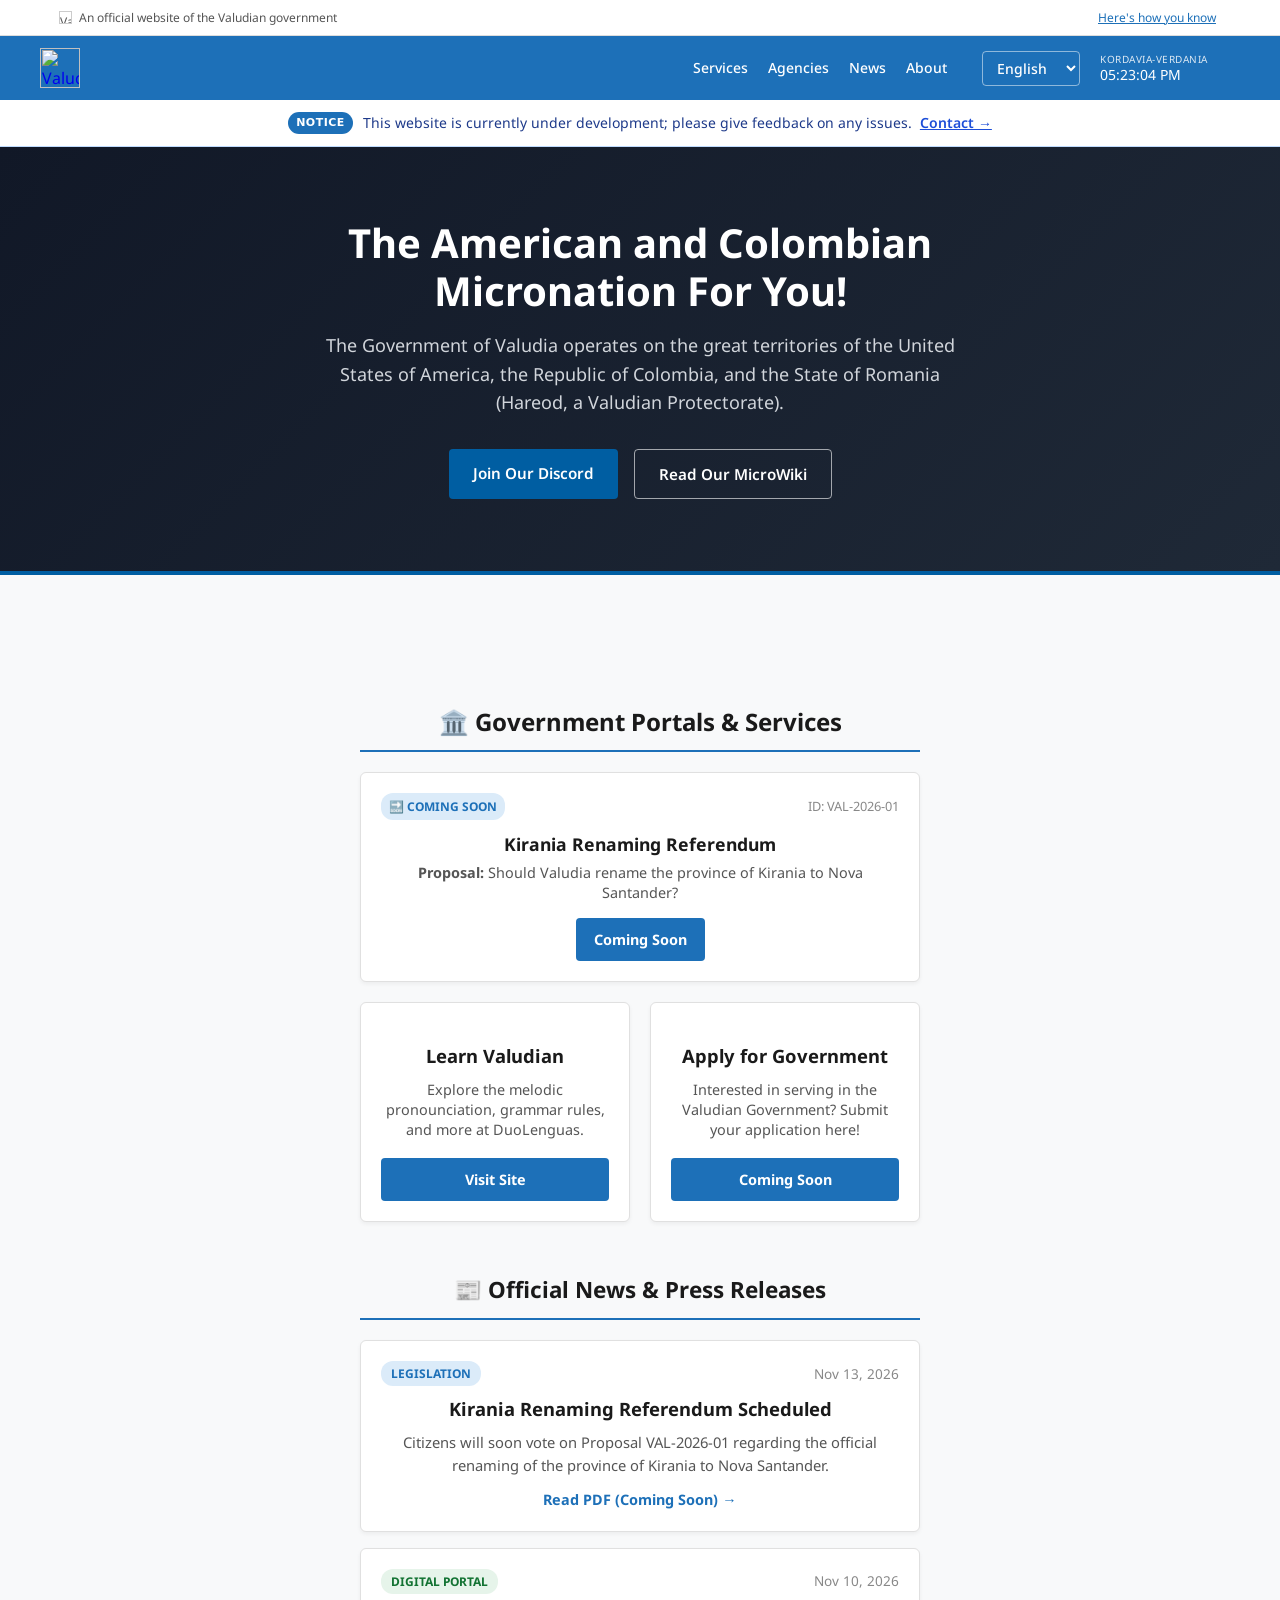
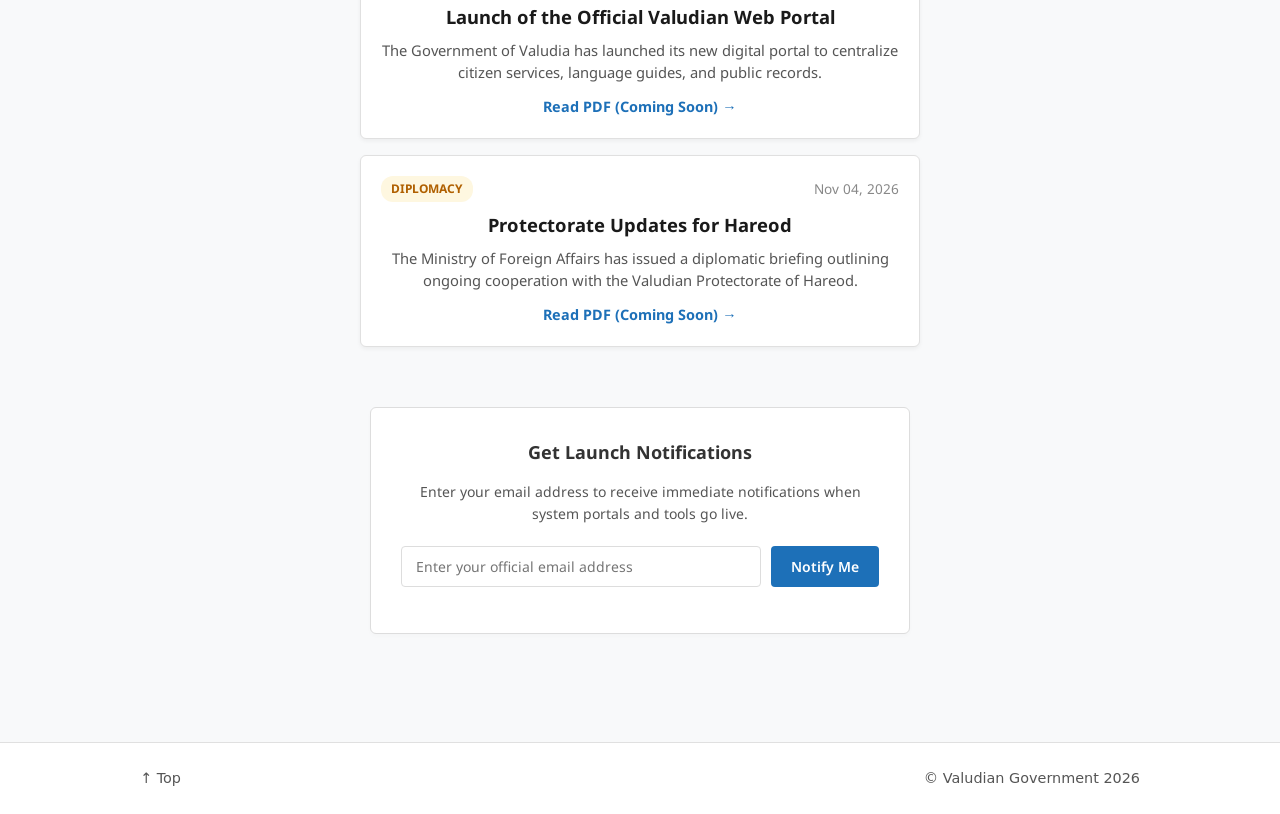
==== en/index.html @ 211c410c "Update index.html" ====
<html lang="en"><head><meta http-equiv="Content-Type" content="text/html; charset=UTF-8">
    
    <meta name="viewport" content="width=device-width, initial-scale=1.0">
    <title>ValudiaGov | Home</title>
    <style>
     @import url('https://fonts.googleapis.com/css2?family=Noto+Sans:ital,wght@0,100..900;1,100..900&display=swap');

/* Modern System CSS Variable Color Palette Definitions */
:root {
  --primary-blue: #1d70b8;
  --primary-dark: #00457c;
  --text-dark: #333333;
  --text-muted: #555555;
  --bg-light: #f8f9fa;
  --border-color: #dddddd;
  --panel-tint: #f0f4f8;
}

/* Clean System Font Stack Configurations */
body {
  font-family: "Noto Sans", sans-serif;
  margin: 0;
  padding: 0;
  background-color: var(--bg-light);
  color: var(--text-dark);
  line-height: 1.6;
  display: flex;
  flex-direction: column;
  min-height: 100vh;
}

        /* 1. NO-JS INTERACTIVE GOVERNMENT BANNER STYLES */
        .gov-banner-wrapper {
            width: 100%;
            background-color: #ffffff;
            border-bottom: 1px solid var(--border-color);
            position: relative;
            z-index: 9999;
        }

        .gov-banner {
            padding: 8px 20px;
            font-size: 12px;
            color: var(--text-muted);
            display: flex;
            justify-content: space-between;
            align-items: center;
            max-width: 1200px;
            margin: 0 auto;
            box-sizing: border-box;
        }

        .gov-banner-left {
            display: flex;
            align-items: center;
        }

        /* Flag Image Custom Properties */
        .flag-icon {
            height: 11px;
            width: auto;
            margin-right: 8px;
            display: inline-block;
            outline: 1px solid #cccccc;
            outline-offset: 0;
            vertical-align: middle;
        }

        .gov-toggle-btn {
            color: var(--primary-blue);
            text-decoration: underline;
            font-size: 12px;
            cursor: pointer;
            display: inline-flex;
            align-items: center;
            gap: 4px;
            user-select: none;
        }

        .gov-toggle-btn .arrow-icon {
            font-size: 8px;
            display: inline-block;
            transition: transform 0.2s ease;
        }
        
        .gov-dropdown-panel {
            display: none !important; /* Default hidden state wrapper layout */
            background-color: var(--panel-tint);
            border-top: 1px solid var(--border-color);
        }

        /* CSS Architecture Logic Toggles */
        #gov-banner-toggle:checked ~ .gov-dropdown-panel {
            display: block !important;
        }

        #gov-banner-toggle:checked ~ .gov-banner .arrow-icon {
            transform: rotate(180deg);
        }

        .gov-dropdown-content {
            max-width: 1200px;
            margin: 0 auto;
            padding: 24px 20px;
            display: flex;
            gap: 40px;
        }

        .gov-explanation-column {
            flex: 1;
            font-size: 13px;
            color: var(--text-dark);
            text-align: left;
        }

        .gov-explanation-column strong {
            display: block;
            margin-bottom: 6px;
            color: #111111;
        }

        .gov-explanation-column p {
            margin: 0;
            line-height: 1.5;
            color: var(--text-muted);
        }

        /* 2. PRIMARY NAVIGATION HEADER */
        .main-header {
            background-color: var(--primary-blue);
            color: #ffffff;
            padding: 14px 20px;
            display: flex;
            justify-content: space-between;
            align-items: center;
        }

        .header-content {
            width: 100%;
            max-width: 1200px;
            margin: 0 auto;
            display: flex;
            justify-content: space-between;
            align-items: center;
            flex-wrap: wrap;
            gap: 15px;
        }

        .header-brand h1 {
            margin: 0;
            font-size: 18px;
            font-weight: 600;
            letter-spacing: 0.5px;
        }

        .nav-menu {
            display: flex;
            gap: 20px;
            list-style: none;
            margin: 0;
            padding: 0;
            align-items: center;
        }

        .nav-menu a {
            color: #ffffff;
            text-decoration: none;
            font-size: 14px;
            font-weight: 500;
            padding: 6px 12px;
            border-radius: 4px;
            transition: background-color 0.2s;
            align-items: center;
        }

        .nav-menu a:hover {
            background-color: rgba(255, 255, 255, 0.15);
        }

        /* 3. STRUCTURAL CONTENT CONTAINER LAYOUTS */
        .container {
            max-width: 800px;
            margin: 60px auto;
            padding: 0 20px;
            text-align: center;
            flex: 1;
            box-sizing: border-box;
        }

        .construction-heading {
            font-size: 32px;
            font-weight: 700;
            margin-bottom: 16px;
        }

        .status-message {
            font-size: 16px;
            color: var(--text-muted);
            margin-bottom: 40px;
        }

        /* Alpha Platform Callout Info Box */
        .info-box {
            background-color: #ffffff;
            border: 1px solid var(--border-color);
            border-radius: 6px;
            padding: 24px;
            display: inline-flex;
            align-items: center;
            gap: 16px;
            max-width: 640px;
            text-align: left;
            box-shadow: 0 2px 4px rgba(0,0,0,0.02);
            margin-bottom: 40px;
            box-sizing: border-box;
        }

        .info-icon {
            width: 40px;
            height: 40px;
            background-color: var(--panel-tint);
            border-radius: 50%;
            flex-shrink: 0;
            display: flex;
            align-items: center;
            justify-content: center;
            font-weight: bold;
            color: var(--primary-blue);
            border: 1px solid var(--border-color);
        }

        /* Interactive Newsletter Alerts Section Block */
        .signup-section {
            background-color: #ffffff;
            border: 1px solid var(--border-color);
            border-radius: 6px;
            padding: 30px;
            max-width: 540px;
            margin: 0 auto;
            box-shadow: 0 2px 4px rgba(0,0,0,0.02);
            box-sizing: border-box;
        }

        .signup-section h3 {
            margin-top: 0;
            margin-bottom: 8px;
            font-size: 18px;
        }

        .signup-section p {
            color: var(--text-muted);
            font-size: 14px;
            margin-bottom: 20px;
        }

        .signup-form {
            display: flex;
            gap: 10px;
        }

        .signup-input {
            flex: 1;
            padding: 10px 14px;
            border: 1px solid var(--border-color);
            border-radius: 4px;
            font-size: 14px;
        }

        .signup-input:focus {
            outline: 2px solid var(--primary-blue);
            border-color: transparent;
        }

        .signup-button {
            background-color: var(--primary-blue);
            color: #ffffff;
            border: none;
            padding: 10px 20px;
            font-size: 14px;
            font-weight: 600;
            border-radius: 4px;
            cursor: pointer;
            transition: background-color 0.2s;
        }

        .signup-button:hover {
            background-color: var(--primary-dark);
        }

        /* 4. FOOTER POSITIONING */
footer {
    border-top: 1px solid var(--border-color);
    background-color: #ffffff;
    padding: 18px 20px;
    font-size: 13px;
    color: var(--text-muted);
    width: 100%;
    box-sizing: border-box;
    margin-top: auto;
}

.footer-content {
    max-width: 1200px;
    margin: 0 auto;
    display: flex;
    justify-content: space-between;
    align-items: center;
    flex-wrap: wrap;
    gap: 12px;
}

/* Mobile Toggle Button (Hidden on Desktop) */
.header-top-row {
    display: flex;
    align-items: center;
}

#mobile-menu-btn {
    display: none;
    background: transparent;
    border: 1px solid rgba(255, 255, 255, 0.55);
    color: #ffffff;
    padding: 6px 12px;
    border-radius: 4px;
    font-size: 14px;
    font-weight: 600;
    cursor: pointer;
}

/* 5. RESPONSIVE MEDIA ADJUSTMENT LAYERS */
@media (max-width: 650px) {
    .gov-banner {
        flex-direction: column;
        gap: 6px;
        text-align: center;
    }

    .gov-dropdown-content {
        flex-direction: column;
        gap: 20px;
    }

    .header-content {
        flex-direction: column;
        align-items: stretch;
        text-align: center;
    }

    .header-top-row {
        justify-content: space-between;
        width: 100%;
    }

    #mobile-menu-btn {
        display: inline-block;
    }

    /* Hide menu on mobile until toggled */
    .nav-menu {
        display: none;
        flex-direction: column;
        gap: 8px;
        width: 100%;
        align-items: center;
        padding-top: 10px;
    }

    .nav-menu.active {
        display: flex;
    }

    .nav-menu li,
    .nav-menu a {
        display: block;
        width: 100%;
        box-sizing: border-box;
        text-align: center;
    }

    /* Center the Kordavia-Verdania Clock */
    .nav-item.clock,
    .header-clock-ticker,
    #header-location,
    #header-time {
        text-align: center;
        margin: 0 auto;
    }

    /* Stack the "Get Launch Notifications" email input & button */
    .signup-form {
        flex-direction: column;
    }

    .signup-input,
    .signup-button {
        width: 100%;
        box-sizing: border-box;
    }

    .info-box {
        flex-direction: column;
        text-align: center;
    }

    .footer-content {
        flex-direction: column;
        text-align: center;
        justify-content: center;
    }
}

    
.navbar {
  display: flex;
  align-items: center;         /* Centers everything vertically */
  justify-content: space-between; /* Pushes logo left and links right */
  background-color: #1a65b1;   /* Matches your blue background */
  padding: 10px 20px;          /* Adds breathing room */
}

.logo-group {
  display: flex;
  align-items: center;         /* Centers the logo image with the text */
  gap: 10px;                  
}
        #site-lang-picker {
  background-color: transparent;
  color: #ffffff;
  border: 1px solid rgba(255, 255, 255, 0.4);
  border-radius: 4px;
  padding: 4px 8px;
  font-family: inherit;
  font-size: 14px;
  font-weight: 500;
  cursor: pointer;
  outline: none;
  margin-left: 15px; /* Adds space after the 'About' link */
  transition: border-color 0.2s;
}

#site-lang-picker:hover {
  border-color: #ffffff;
}

/* Style the popup choices overlay box container */
#site-lang-picker option {
  background-color: #1d70b8; /* Matches your header background color profile */
  color: #ffffff;
}

/* Container holding the navigation items on the right side */
.nav-links-right {
  display: flex;
  align-items: center;
}

.header-clock-ticker {
  display: flex;
  flex-direction: column;
  justify-content: center;
  align-items: flex-start;
  color: #ffffff;
  font-family: "Noto Sans", sans-serif;
  line-height: 1.2;
  
  width: 140px;           
  min-width: 140px;       
  overflow: hidden;       
  text-overflow: ellipsis;
  white-space: nowrap;    
}

#header-location {
  font-size: 11px;
  text-transform: uppercase;
  letter-spacing: 0.5px;
  opacity: 0.8;
  width: 100%;            

#header-time {
  font-size: 14px;
  font-weight: bold;
  width: 100%;
}

.fade-text {
  transition: opacity 0.25s ease-in-out;
}

.fade-out {
  opacity: 0 !important;
}

@media (max-width: 650px) {
  #mobile-menu-btn {
    display: inline-flex !important;
    align-items: center !important;
    justify-content: center !important;
    gap: 6px !important;
    line-height: 1 !important;
    height: 36px !important;
    padding: 0 12px !important;
    margin: 0 !important;
    background: transparent;
    border: 1px solid rgba(255, 255, 255, 0.55);
    color: #ffffff;
    border-radius: 4px;
    font-size: 14px;
    font-weight: 600;
    cursor: pointer;
  }

  /* Ensures the menu opens when clicked */
  .main-header nav {
    display: none;
    width: 100%;
    padding-top: 14px;
  }

  .main-header nav.active {
    display: block !important;
  }
}

@media (max-width: 650px) {
  .main-header {
    display: block !important;
    padding: 12px 20px !important;
    height: auto !important;
    min-height: 0 !important;
  }

  .header-content {
    display: block !important;
    width: 100% !important;
    height: auto !important;
    min-height: 0 !important;
    padding: 0 !important;
    margin: 0 !important;
  }

  .header-top-row {
    display: flex !important;
    flex-direction: row !important;
    justify-content: space-between !important;
    align-items: center !important;
    width: 100% !important;
    margin: 0 !important;
    padding: 0 !important;
  }

  #mobile-menu-btn {
    margin-left: auto !important;
    gap: 8px !important;
  }

  .main-header nav {
    display: none !important;
    width: 100% !important;
    margin-top: 14px !important;
  }

  .main-header nav.active {
    display: block !important;
  }
}

</style>
</head>
<body>

    
    <div class="gov-banner-wrapper">
        <div class="gov-banner">
            <div class="gov-banner-left">
                <img src="https://valudia.org/images/CoaMaker (2).png" alt="Valudian Flag" class="flag-icon">
                <span>An official website of the Valudian government</span>
            </div>
            <div>
                <label for="gov-banner-toggle" class="gov-toggle-btn">
                    Here's how you know <span class="arrow-icon"></span>
                </label>
            </div>
        </div>

        <!-- Hidden checkbox logic block -->
        <input type="checkbox" id="gov-banner-toggle" style="display: none !important;">

        <!-- Expanding Informational Panel Drawer -->
        <div class="gov-dropdown-panel">
            <div class="gov-dropdown-content">
                <div class="gov-explanation-column">
                    <strong>Official websites use .org</strong>
                    <p>Official government website URLs end in .org. Before sharing sensitive information, make sure you're on an official government site.</p>
                </div>
                <div class="gov-explanation-column">
                    <strong>Secure official websites use HTTPS</strong>
                    <p>The https:// ensures that you are connecting to the official website and that any information you provide is encrypted and transmitted securely.</p>
                </div>
            </div>
        </div>
    </div>

    
   <header class="main-header" style="background-color: #1D70B8; color: #ffffff; padding: 12px 20px; width: 100%; box-sizing: border-box;">
  <div style="max-width: 1200px; margin: 0 auto; width: 100%;">
    
    <!-- Top Row: Logo Left, Menu Button Right -->
    <div style="display: flex; justify-content: space-between; align-items: center; width: 100%;">
      <a href="https://valudia.org" style="display: inline-flex; align-items: center; text-decoration: none;">
        <img src="https://valudia.org/images/valudiagov2.png" alt="Valudian Government" style="height: 40px; width: auto; display: block;">
      </a>

      <button id="mobile-menu-btn" type="button" onclick="var m = document.getElementById('valudia-nav'); m.style.display = (m.style.display === 'flex' ? 'none' : 'flex');" aria-label="Toggle Menu">
        &#9776;&nbsp;Menu
      </button>
    </div>

    <!-- Navigation Links -->
    <nav id="valudia-nav" class="valudia-nav-list">
      <a href="https://valudia.org#services">Services</a>
      <a href="https://valudia.org#agencies">Agencies</a>
      <a href="https://valudia.org#news">News</a>
      <a href="https://valudia.org#about">About</a>

      <select id="site-lang-picker" aria-label="Select Language" onchange="changeSiteLanguage(this.value)" style="background: transparent; color: white; border: 1px solid rgba(255,255,255,0.5); padding: 6px 10px; border-radius: 4px; font-size: 14px;">
        <option value="en" style="color: #000;">English</option>
        <option value="es" style="color: #000;">Español</option>
        <option value="fr" style="color: #000;">Français</option>
      </select>

<div class="header-clock-ticker" style="font-size: 12px; line-height: 1.3;">
  <div id="header-location" style="opacity: 0.85; text-transform: uppercase; font-size: 10px;">Kordavia-Verdania</div>
  <div id="header-time" style="font-size: 14px;">06:01:00 AM</div>
</div>

    </nav>

  </div>
</header>

<style>
  /* Desktop: Show nav inline on the right */
  @media (min-width: 651px) {
    .main-header > div {
      display: flex !important;
      justify-content: space-between !important;
      align-items: center !important;
    }
    .main-header > div > div:first-child {
      width: auto !important;
    }
    #mobile-menu-btn {
      display: none !important;
    }
    #valudia-nav {
      display: flex !important;
      align-items: center;
      gap: 20px;
    }
    #valudia-nav a {
      color: #ffffff;
      text-decoration: none;
      font-size: 14px;
      font-weight: 500;
    }
  }

  /* Mobile: Compact bar with button on far right */
  @media (max-width: 650px) {
    #mobile-menu-btn {
      display: inline-flex !important;
      align-items: center;
      justify-content: center;
      background: transparent;
      border: 1px solid rgba(255, 255, 255, 0.55);
      color: #ffffff;
      padding: 6px 12px;
      border-radius: 4px;
      font-size: 14px;
      font-weight: 600;
      cursor: pointer;
    }
    #valudia-nav {
      display: none;
      flex-direction: column;
      align-items: center;
      gap: 14px;
      padding-top: 16px;
      width: 100%;
    }
    #valudia-nav a {
      color: #ffffff;
      text-decoration: none;
      font-size: 15px;
      font-weight: 500;
    }
  }
</style>



<div id="site-notice" class="notice-banner" role="region" aria-label="Site Notice">
  <div class="notice-content">
    <span class="notice-badge">NOTICE</span>
    <p class="notice-text">
      This website is currently under development; please give feedback on any issues. 
      <a href="mailto:primeminister@valudia.org" class="notice-link">Contact &rarr;</a>
    </p>
  </div>
</div>

<style>
  .notice-banner {
    background-color: #ffffff; /* Soft blue background */
    color: #1e3a8a;            /* Dark blue text for readability */
    border-bottom: 1px solid #bfdbfe;
    padding: 12px 20px;
    display: flex;
    align-items: center;
    justify-content: space-between;
    font-family: system-ui, -apple-system, sans-serif;
    font-size: 14px;
    position: relative;
    z-index: 1000;
  }

  .notice-content {
    display: flex;
    align-items: center;
    justify-content: center;
    flex-grow: 1;
    gap: 10px;
    flex-wrap: wrap;
    text-align: center;
  }

  .notice-badge {
    background-color: #1d70b8;
    color: #ffffff;
    font-size: 11px;
    font-weight: 700;
    text-transform: uppercase;
    padding: 2px 8px;
    border-radius: 12px;
    letter-spacing: 0.5px;
  }

  .notice-text {
    margin: 0;
    line-height: 1.4;
        font-family: "Noto Sans";
        font-color: #374151;
  }

  .notice-link {
    color: #1d4ed8;
    font-weight: 600;
    text-decoration: underline;
    margin-left: 4px;
  }

  .notice-link:hover {
    color: #1e40af;
  }

  .notice-close {
    background: none;
    border: none;
    color: #1d70b8;
    font-size: 20px;
    line-height: 1;
    cursor: pointer;
    padding: 0 4px;
    opacity: 0.7;
  }

  .notice-close:hover {
    opacity: 1;
  }
</style>
<style>
  /* Global mobile safety */
  * {
    box-sizing: border-box;
  }

  body {
    margin: 0;
    padding: 0;
    overflow-x: hidden; /* Prevents sideways scrolling on mobile */
  }

  /* Mobile Styles (Screens 768px and smaller) */
  @media (max-width: 768px) {
    
    /* 1. Stack your top blue header links cleanly */
    header nav, .nav-links {
      flex-direction: column;
      gap: 10px;
      text-align: center;
    }

    /* 2. Make your hero title & buttons fit phone screens */
    .hero h1, h1 {
      font-size: 1.75rem !important;
      line-height: 1.25 !important;
    }

    .hero-buttons {
      flex-direction: column;
      width: 100%;
    }

    .hero-buttons a {
      width: 100%;
      text-align: center;
    }

    /* 3. Stack your Square Portal Cards 1-per-row on mobile */
    .portal-grid {
      grid-template-columns: 1fr !important;
    }

    /* Let square cards grow naturally on mobile if text is long */
    .directory-card {
      aspect-ratio: auto !important;
      min-height: 220px;
    }

    /* 4. Stack the "Get Launch Notifications" email box & button */
    .notify-form {
      flex-direction: column !important;
      gap: 10px !important;
    }

    .notify-form input,
    .notify-form button {
      width: 100% !important;
    }

    /* 5. Center the footer links & copyright on mobile */
    footer > div {
      flex-direction: column !important;
      text-align: center !important;
      justify-content: center !important;
    }
  }
</style>

<section class="valudia-hero" aria-label="Official National Mourning Notice">
  <div class="valudia-hero-container">
    <h1>The American and Colombian Micronation For You!</h1>

    <p class="valudia-hero-subtitle">
      The Government of Valudia operates on the great territories of the United States of America, the Republic of Colombia, and the State of Romania (Hareod, a Valudian Protectorate).
    </p>

    <div class="valudia-hero-actions">
      <a href="https://discord.gg/rmHPzvbmVy" class="btn-primary">Join Our Discord</a>
      <a href="https://micronations.wiki/wiki/Valudia" class="btn-secondary">Read Our MicroWiki</a>
    </div>
  </div>
</section>
<style>/* Valudia Centered Hero Banner */
.main-content-wrapper {
  max-width: 1040px;
  margin: 3rem auto;
  padding: 0 1.5rem;
  text-align: center;
}

.valudia-hero {
  background: linear-gradient(135deg, #111827 0%, #1f2937 100%);
  color: #ffffff;
  padding: 4.5rem 1.5rem;
  border-bottom: 4px solid #005ea2;
  text-align: center;
}

.valudia-hero-container {
  max-width: 780px;
  margin: 0 auto;
  display: flex;
  flex-direction: column;
  align-items: center;
}

/* Top Proclamation Badge */
.valudia-badge {
  display: inline-flex;
  align-items: center;
  justify-content: center;
  gap: 0.5rem;
  background-color: rgba(255, 255, 255, 0.1);
  border: 1px solid rgba(255, 255, 255, 0.2);
  padding: 0.35rem 0.85rem;
  border-radius: 4px;
  font-size: 0.75rem;
  font-weight: 700;
  letter-spacing: 0.08em;
  text-transform: uppercase;
  margin-bottom: 1.25rem;
  color: #e5e7eb;
}

/* Main Heading */
.valudia-hero h1 {
  font-size: 2.5rem;
  font-weight: 700;
  line-height: 1.2;
  margin: 0 0 1rem 0;
  color: #ffffff;
}

/* Subtitle Text */
.valudia-hero-subtitle {
  font-size: 1.125rem;
  line-height: 1.6;
  color: #d1d5db;
  margin: 0 0 2rem 0;
  max-width: 650px;
}

/* Centered Action Buttons */
.valudia-hero-actions {
  display: flex;
  flex-wrap: wrap;
  justify-content: center;
  gap: 1rem;
}

.btn-primary {
  background-color: #005ea2;
  color: #ffffff;
  text-decoration: none;
  padding: 0.75rem 1.5rem;
  border-radius: 4px;
  font-weight: 600;
  font-size: 0.95rem;
  transition: background-color 0.2s ease;
}

.btn-primary:hover {
  background-color: #1a4480;
}

.btn-secondary {
  background-color: transparent;
  color: #ffffff;
  text-decoration: none;
  padding: 0.75rem 1.5rem;
  border-radius: 4px;
  font-weight: 600;
  font-size: 0.95rem;
  border: 1.5px solid rgba(255, 255, 255, 0.6);
  transition: all 0.2s ease;
}

.btn-secondary:hover {
  background-color: rgba(255, 255, 255, 0.1);
  border-color: #ffffff;
}

/* Responsive Adjustments */
@media (max-width: 640px) {
  .valudia-hero {
    padding: 3rem 1.25rem;
  }
  .valudia-hero h1 {
    font-size: 1.85rem;
  }
}
</style>
        <main class="main-content-wrapper">
        


        
<section class="government-portals" style="max-width: 600px; margin: 40px auto; padding: 20px;">
    <h2 style="border-bottom: 2px solid #1D70B8; padding-bottom: 8px; color: #1A1A1A;">🏛️ Government Portals &amp; Services</h3>

    <!-- VOTING DIRECTORY BOX -->
    <div class="directory-card" style="background: #ffffff; border: 1px solid #e0e0e0;  border-radius: 6px; padding: 20px; margin-top: 20px; box-shadow: 0 2px 4px rgba(0,0,0,0.05);">
        <div style="display: flex; justify-content: space-between; align-items: center; margin-bottom: 10px;">
            <span style="background-color: #dbebf9; color: #1d70b8; padding: 4px 8px; border-radius: 12px; font-size: 0.75rem; font-weight: bold; text-transform: uppercase;">🔜 Coming Soon</span>
            <span style="color: #888; font-size: 0.8rem;">ID: VAL-2026-01</span>
            
            
        </div>
        
        <h4 style="margin: 5px 0; color: #1A1A1A; font-size: 1.1rem;">Kirania Renaming Referendum</h4>
        <p style="margin: 5px 0 15px 0; color: #555; font-size: 0.9rem; line-height: 1.4;">
            <strong>Proposal:</strong> Should Valudia rename the province of Kirania to Nova Santander?
        </p>
        
        <!-- Action Button linking to your ballot page -->
        <a href="" style="display: inline-block; background-color: #1D70B8; color: white; text-decoration: none; padding: 10px 18px; border-radius: 4px; font-weight: bold; font-size: 0.9rem; transition: background 0.2s;">
            Coming Soon
        </a>
    </div>
<div style="display: grid; grid-template-columns: repeat(auto-fit, minmax(200px, 1fr)); gap: 20px; margin-top: 20px; width: 100%;">
    
    <!-- Card 1 -->
    <div class="directory-card" style="background: #ffffff; border: 1px solid #e0e0e0; border-radius: 6px; padding: 20px; box-shadow: 0 2px 4px rgba(0,0,0,0.05); aspect-ratio: 1.23 / 1; box-sizing: border-box; display: flex; flex-direction: column; justify-content: space-between; text-align: center;">
        <div style="margin: auto 0;">
            <h4 style="margin: 0 0 10px 0; color: #1A1A1A; font-size: 1.15rem;">Learn Valudian</h4>
            <p style="margin: 0; color: #555; font-size: 0.9rem; line-height: 1.4;">
                Explore the melodic pronounciation, grammar rules, and more at DuoLenguas.
            </p>
        </div>
        <div>
            <a href="https://doslenguas.escacs.net/" style="display: inline-block; background-color: #1D70B8; color: white; text-decoration: none; padding: 10px 18px; border-radius: 4px; font-weight: bold; font-size: 0.9rem; width: 100%; box-sizing: border-box;">
                Visit Site
            </a>
        </div>
    </div>

    <!-- Card 2 -->
    <div class="directory-card" style="background: #ffffff; border: 1px solid #e0e0e0; border-radius: 6px; padding: 20px; box-shadow: 0 2px 4px rgba(0,0,0,0.05); aspect-ratio: 1.23 / 1; box-sizing: border-box; display: flex; flex-direction: column; justify-content: space-between; text-align: center;">
        <div style="margin: auto 0;">
            <h4 style="margin: 0 0 10px 0; color: #1A1A1A; font-size: 1.15rem;">Apply for Government</h4>
            <p style="margin: 0; color: #555; font-size: 0.9rem; line-height: 1.4;">
                Interested in serving in the Valudian Government? Submit your application here!
            </p>
        </div>
        <div>
            <a href="" style="display: inline-block; background-color: #1D70B8; color: white; text-decoration: none; padding: 10px 18px; border-radius: 4px; font-weight: bold; font-size: 0.9rem; width: 100%; box-sizing: border-box;">
                Coming Soon
            </a>
        </div>
    </div>

</div>

<!-- Latest News & Press Releases Section (One Per Row) -->
<section style="margin-top: 50px; width: 100%;">
    
    <!-- Section Header -->
<div style="border-bottom: 2px solid #1D70B8; padding-bottom: 10px; margin-bottom: 20px; display: flex; justify-content: center; align-items: center;">
    <h3 style="margin: 0; color: #1A1A1A; font-size: 1.4rem; display: flex; align-items: center; justify-content: center; gap: 8px; text-align: center;">
        📰 Official News &amp; Press Releases
    </h3>
</div>

    <!-- Single-Column Stacked News Feed -->
    <div style="display: flex; flex-direction: column; gap: 16px;">
        
        <!-- News Card 1 -->
        <article style="background: #ffffff; border: 1px solid #e0e0e0; border-radius: 6px; padding: 20px; box-shadow: 0 2px 4px rgba(0,0,0,0.05);">
            <div style="display: flex; justify-content: space-between; align-items: center; margin-bottom: 8px;">
                <span style="background-color: #dbebf9; color: #1d70b8; padding: 3px 10px; border-radius: 12px; font-size: 0.75rem; font-weight: bold; text-transform: uppercase;">Legislation</span>
                <time style="color: #888; font-size: 0.85rem;">Nov 13, 2026</time>
            </div>
            <h4 style="margin: 0 0 8px 0; color: #1A1A1A; font-size: 1.15rem;">
                Kirania Renaming Referendum Scheduled
            </h4>
            <p style="margin: 0 0 12px 0; color: #555; font-size: 0.92rem; line-height: 1.5;">
                Citizens will soon vote on Proposal VAL-2026-01 regarding the official renaming of the province of Kirania to Nova Santander.
            </p>
            <a href="" style="color: #1D70B8; font-weight: bold; font-size: 0.9rem; text-decoration: none;">
                Read PDF (Coming Soon) &rarr;
            </a>
        </article>

        <!-- News Card 2 -->
        <article style="background: #ffffff; border: 1px solid #e0e0e0; border-radius: 6px; padding: 20px; box-shadow: 0 2px 4px rgba(0,0,0,0.05);">
            <div style="display: flex; justify-content: space-between; align-items: center; margin-bottom: 8px;">
                <span style="background-color: #e6f4ea; color: #137333; padding: 3px 10px; border-radius: 12px; font-size: 0.75rem; font-weight: bold; text-transform: uppercase;">Digital Portal</span>
                <time style="color: #888; font-size: 0.85rem;">Nov 10, 2026</time>
            </div>
            <h4 style="margin: 0 0 8px 0; color: #1A1A1A; font-size: 1.15rem;">
                Launch of the Official Valudian Web Portal
            </h4>
            <p style="margin: 0 0 12px 0; color: #555; font-size: 0.92rem; line-height: 1.5;">
                The Government of Valudia has launched its new digital portal to centralize citizen services, language guides, and public records.
            </p>
            <a href="" style="color: #1D70B8; font-weight: bold; font-size: 0.9rem; text-decoration: none;">
                Read PDF (Coming Soon) &rarr;
            </a>
        </article>

        <!-- News Card 3 -->
        <article style="background: #ffffff; border: 1px solid #e0e0e0; border-radius: 6px; padding: 20px; box-shadow: 0 2px 4px rgba(0,0,0,0.05);">
            <div style="display: flex; justify-content: space-between; align-items: center; margin-bottom: 8px;">
                <span style="background-color: #fef7e0; color: #b06000; padding: 3px 10px; border-radius: 12px; font-size: 0.75rem; font-weight: bold; text-transform: uppercase;">Diplomacy</span>
                <time style="color: #888; font-size: 0.85rem;">Nov 04, 2026</time>
            </div>
            <h4 style="margin: 0 0 8px 0; color: #1A1A1A; font-size: 1.15rem;">
                Protectorate Updates for Hareod
            </h4>
            <p style="margin: 0 0 12px 0; color: #555; font-size: 0.92rem; line-height: 1.5;">
                The Ministry of Foreign Affairs has issued a diplomatic briefing outlining ongoing cooperation with the Valudian Protectorate of Hareod.
            </p>
            <a href="" style="color: #1D70B8; font-weight: bold; font-size: 0.9rem; text-decoration: none;">
                Read PDF (Coming Soon) &rarr;
            </a>
        </article>

    </div>
</section>

</section><section class="signup-section"> 
  <h3>Get Launch Notifications</h3> 
  <p>Enter your email address to receive immediate notifications when system portals and tools go live.</p> 
  
  <!-- Put your NEW newly generated Google Web App URL link here -->
  <form class="signup-form" id="launch-form" action="https://script.google.com/macros/s/AKfycbxMIKiBcy20-zYO4IsoBYDaEsFn8R08jz89SDmRXO4bhYceFsBHmbI28VTtnUt6F_Ch/exec" method="POST"> 
    <div style="display:none;">
  <label for="honeypot_field">Leave this field blank</label>
  <input type="text" id="honeypot_field" name="honeypot_field" autocomplete="off">
</div>
      <input type="email" name="email" class="signup-input" style="font-family: 'Noto Sans', sans-serif;" placeholder="Enter your official email address" required="" aria-label="Subscriber system notification tracking form profile target input field"> 
    <button type="submit" class="signup-button" id="launch-btn" style="font-family: 'Noto Sans', sans-serif;">Notify Me</button> 
  </form> 

  <div id="form-status-msg" style="margin-top: 15px; font-size: 14px; display: none;"></div>
</section>



<script>
  const launchForm = document.getElementById('launch-form');
  const statusMsg = document.getElementById('form-status-msg');
  const launchBtn = document.getElementById('launch-btn');

  launchForm.addEventListener('submit', function(event) {
    event.preventDefault();
    
    const honeypot = document.getElementById('honeypot_field').value;
    if (honeypot) {

        statusMsg.style.display = "block";
        statusMsg.style.color = "green";
        statusMsg.innerText = "✓ Subscription successfully registered!";
        launchForm.reset(); 
        return; 
    }

    launchBtn.disabled = true;
    launchBtn.innerText = "Sending...";
    
    statusMsg.style.display = "block";
    statusMsg.style.color = "#666";
    statusMsg.innerText = "Processing submission...";

    const formData = new FormData(launchForm);
    const searchParams = new URLSearchParams();
    for (const pair of formData) {
        searchParams.append(pair[0], pair[1]);
    }

    fetch(launchForm.action, {
      method: 'POST',
      body: searchParams,
      mode: 'no-cors' 
    })
    .then(response => {
      statusMsg.style.color = "green";
      statusMsg.innerText = "✓ Subscription successfully registered!";
      launchForm.reset(); 
      launchBtn.innerText = "Notified";
    })
    .catch(error => {
      statusMsg.style.color = "red";
      statusMsg.innerText = "✕ Submission failed. Please try again later.";
      launchBtn.disabled = false;
      launchBtn.innerText = "Notify Me";
    });
  });
</script>




    </main>


    <script>
  function changeSiteLanguage(targetLang) {
    // 1. Establish the maximum duration cookie rule to honor user intent 
    document.cookie = "lang_redirect_done=true; path=/; max-age=86400";

    const currentPath = window.location.pathname;
    
    // 2. Identify and cleanly extract current localized directory keys
    // This regex looks for /en/, /es/, /fr/, etc. at the start of your path
    const langRegex = /^\/(en|es|fr)\//;
    
    let newPath;
    if (langRegex.test(currentPath)) {
        // Swap out the existing language folder code for the new selection target
        newPath = currentPath.replace(langRegex, '/' + targetLang + '/');
    } else {
        // If they are on a root path with no folder identifier, append it cleanly
        newPath = '/' + targetLang + currentPath;
    }
    
    // 3. Complete the client-side navigation routine
    window.location.href = newPath;
  }

  // 4. Auto-highlight the current language options variant during execution paint
  document.addEventListener("DOMContentLoaded", function() {
    const langPicker = document.getElementById('site-lang-picker');
    const pathMatch = window.location.pathname.match(/^\/(en|es|fr)\//);
    
    if (pathMatch && langPicker) {
        langPicker.value = pathMatch[1];
    } else if (langPicker) {
        langPicker.value = 'en'; // Default fallback highlight state
    }
  });
</script>

<script>
      const locations = [
  { name: "Kordavia-Verdania", zone: "America/Chicago" },
  { name: "Kirania", zone: "America/Bogota" },
];

let currentIndex = 0;

function formatTime(zone) {
  return new Intl.DateTimeFormat('en-US', {
    timeZone: zone,
    hour: '2-digit',
    minute: '2-digit',
    second: '2-digit',
    hour12: true
  }).format(new Date());
}

function updateClockNumbers() {
  const currentLocation = locations[currentIndex];
  const timeEl = document.getElementById('header-time');
  if (timeEl) {
    timeEl.textContent = formatTime(currentLocation.zone);
  }
}

function rotateLocation() {
  const locationEl = document.getElementById('header-location');
  if (!locationEl) return;
  
  locationEl.classList.add('fade-out');
  
  setTimeout(() => {
    currentIndex = (currentIndex + 1) % locations.length;
    locationEl.textContent = locations[currentIndex].name;
    updateClockNumbers();
    locationEl.classList.remove('fade-out');
  }, 250); 
}

function initHeaderClock() {
  const locationEl = document.getElementById('header-location');
  if (locationEl) {
    locationEl.textContent = locations[currentIndex].name;
    updateClockNumbers();
    setInterval(updateClockNumbers, 1000);
    setInterval(rotateLocation, 5000);
  }
}

document.addEventListener("DOMContentLoaded", initHeaderClock);

</script>

<script type="module" src="v4bc70e2c01a94c73b74392e4234840661791215815920" integrity="sha512-L0ha0OXavK/8okipN9F8BtP84dg9DUhPERbBXzwI6dgTA55d2+yweo3pn5CSFYs45/r8md2+xvUPtTdvTNRfjA==" data-cf-beacon="{&quot;version&quot;:&quot;2024.11.0&quot;,&quot;token&quot;:&quot;db35d1116ebc4e06865516c2d64c7f2c&quot;,&quot;r&quot;:1,&quot;spa&quot;:2}" crossorigin="anonymous"></script>

<footer style="background-color: #ffffff; border-top: 1px solid #e0e0e0; margin-top: 60px; padding: 24px 20px; width: 100%; box-sizing: border-box; font-family: system-ui, -apple-system, sans-serif;">
    <div style="max-width: 1000px; margin: 0 auto; display: flex; justify-content: space-between; align-items: center; flex-wrap: wrap; gap: 15px; font-size: 0.9rem; color: #555;">
        
        <!-- Left Side: Quick Civic Links -->
        <div style="display: flex; gap: 20px; flex-wrap: wrap;">
            <a href="#" style="color: #555; text-decoration: none;">&uarr; Top</a>
        </div>

        <!-- Right Side: Your Original Copyright -->
        <div>
            &copy; Valudian Government 2026
        </div>

    </div>
</footer>
</body>
</html>
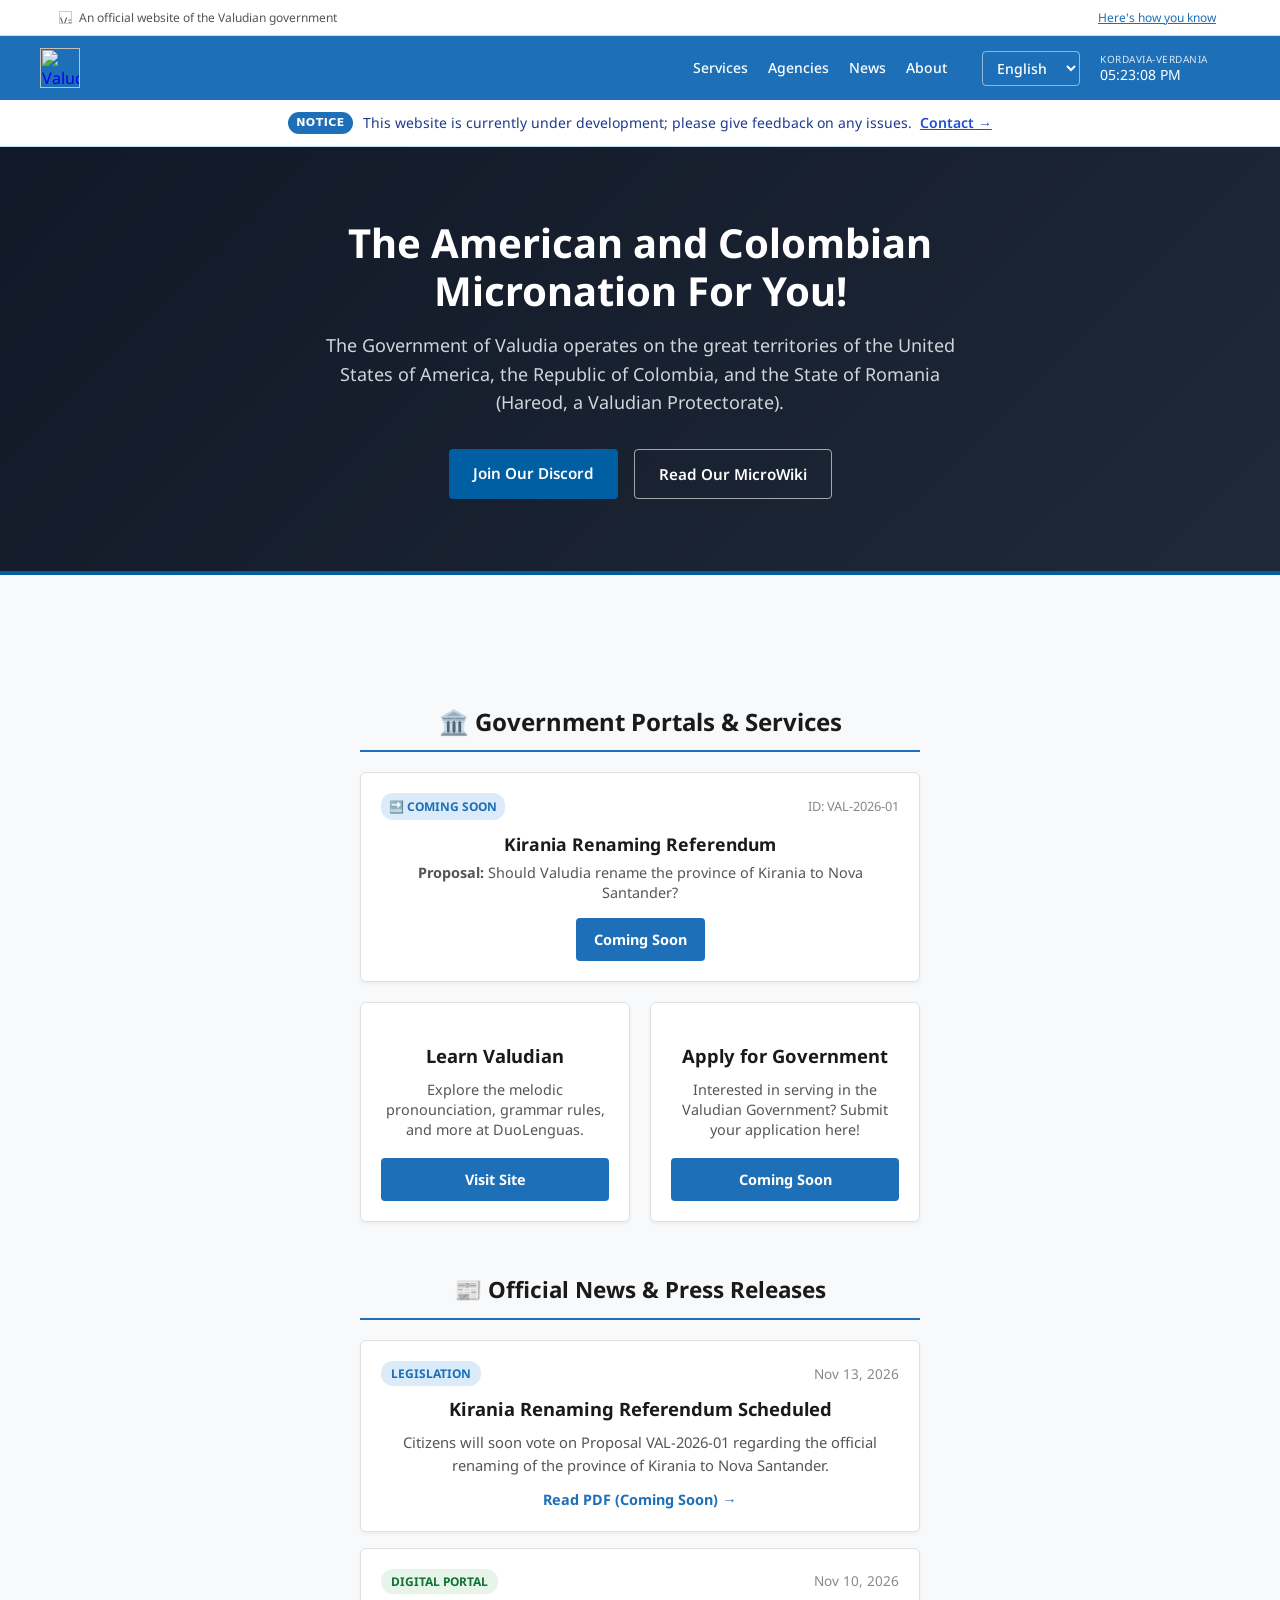
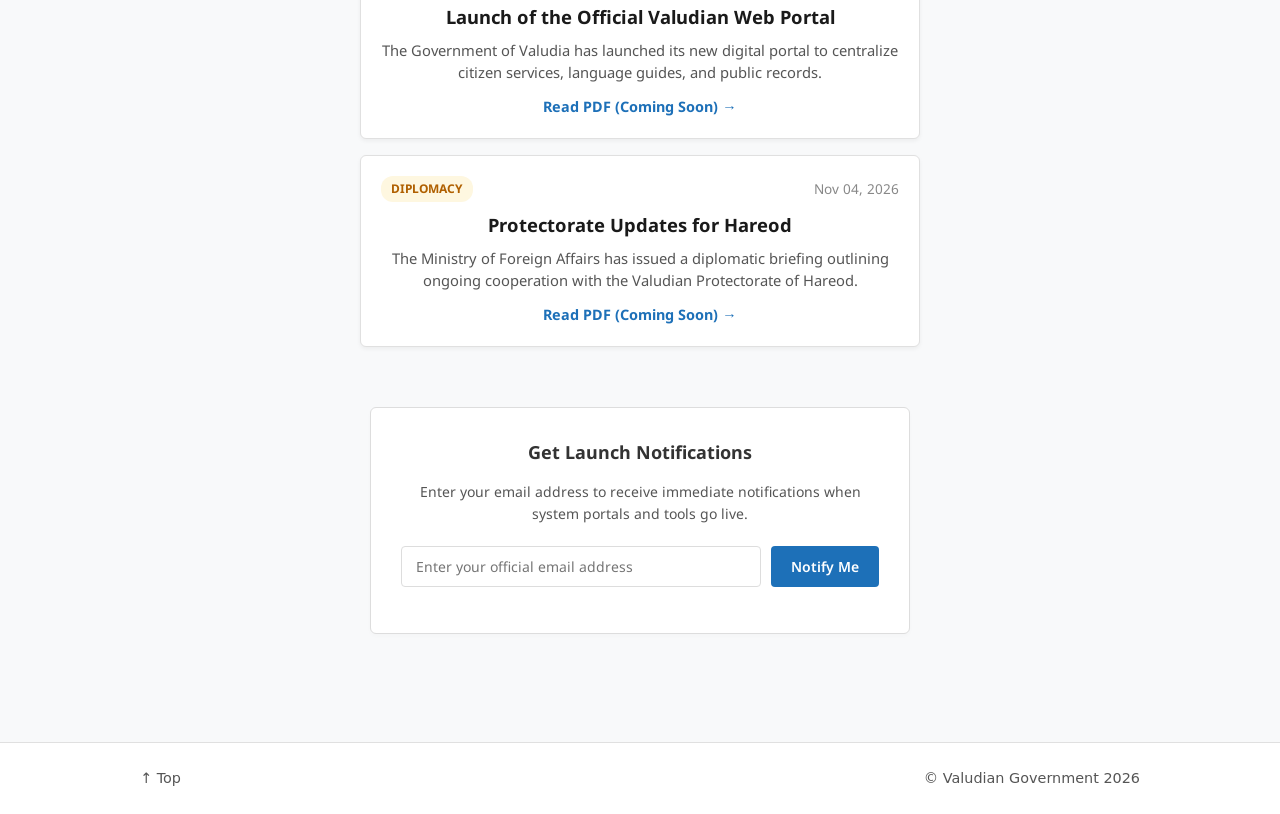
==== commit c8f7b315: "Update index.html" ====
--- a/en/index.html
+++ b/en/index.html
@@ -1217,6 +1217,7 @@
       const locations = [
   { name: "Kordavia-Verdania", zone: "America/Chicago" },
   { name: "Kirania", zone: "America/Bogota" },
+  { name: "Hareod", zone: "Europe/Bucharest" },
 ];
 
 let currentIndex = 0;
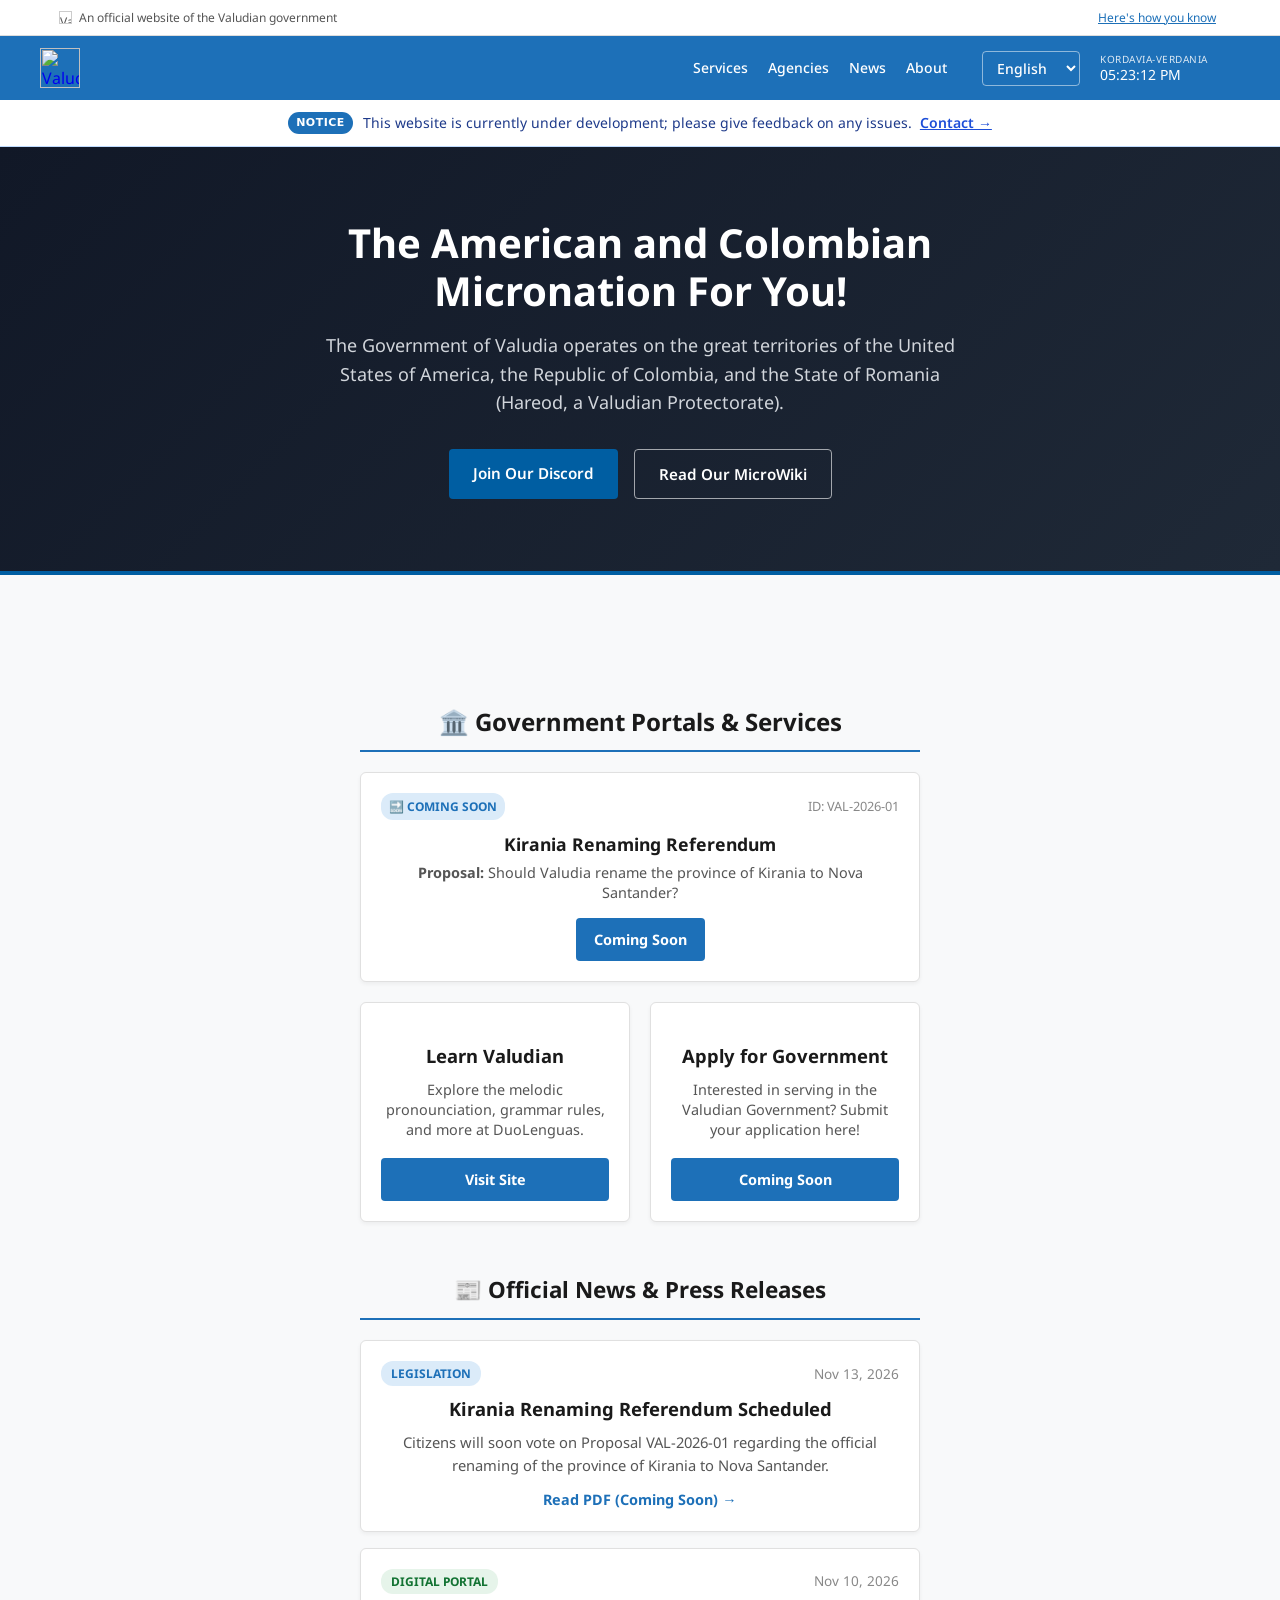
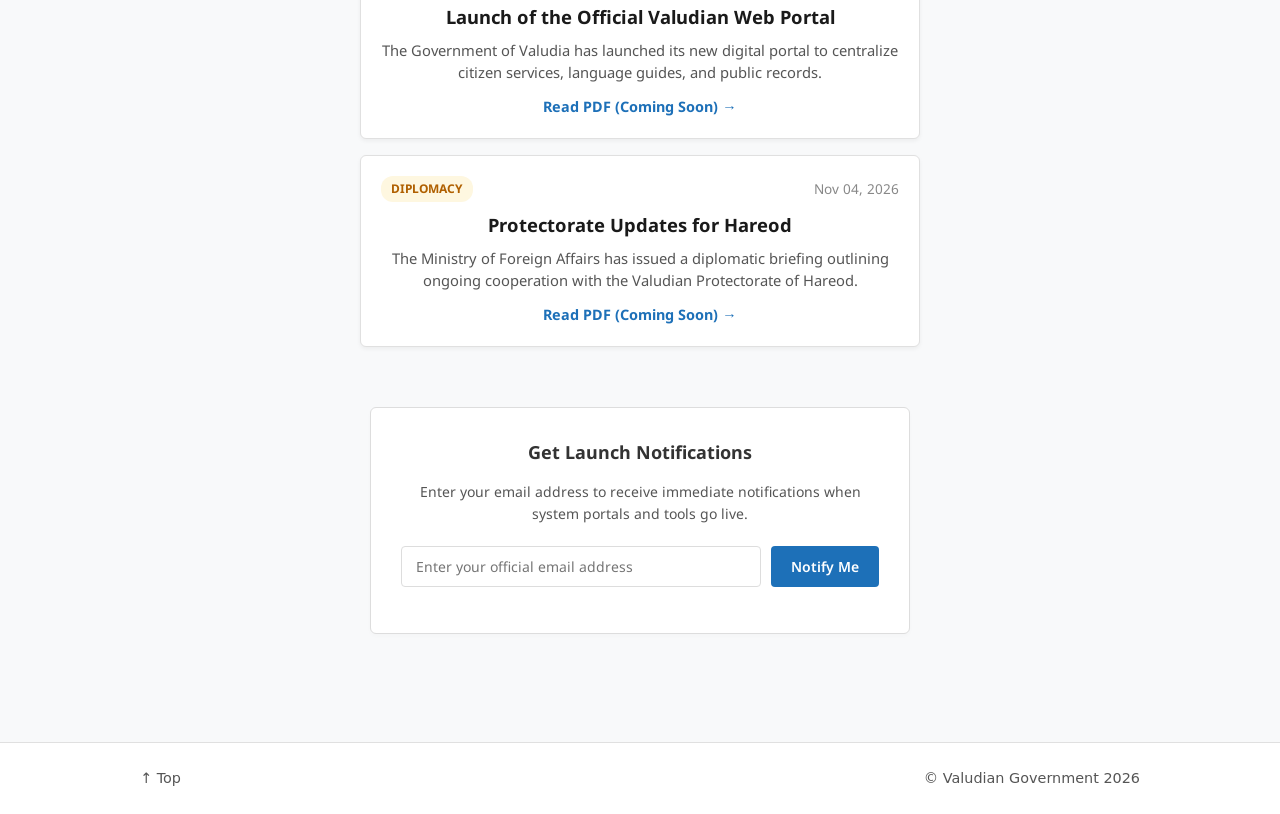
==== commit 51b9be58: "Update index.html" ====
--- a/en/index.html
+++ b/en/index.html
@@ -2,8 +2,15 @@
     
     <meta name="viewport" content="width=device-width, initial-scale=1.0">
     <title>ValudiaGov | Home</title>
+    <meta property="og:title" content="ValudiaGov — Official Website">
+<meta property="og:description" content="The official digital portal of the Government of Valudia.">
+<meta property="og:image" content="https://valudia.org/images/valudiagov5.png">
+<meta property="og:type" content="website">
+<meta name="twitter:card" content="summary_large_image">
+
     <style>
      @import url('https://fonts.googleapis.com/css2?family=Noto+Sans:ital,wght@0,100..900;1,100..900&display=swap');
+        
 
 /* Modern System CSS Variable Color Palette Definitions */
 :root {
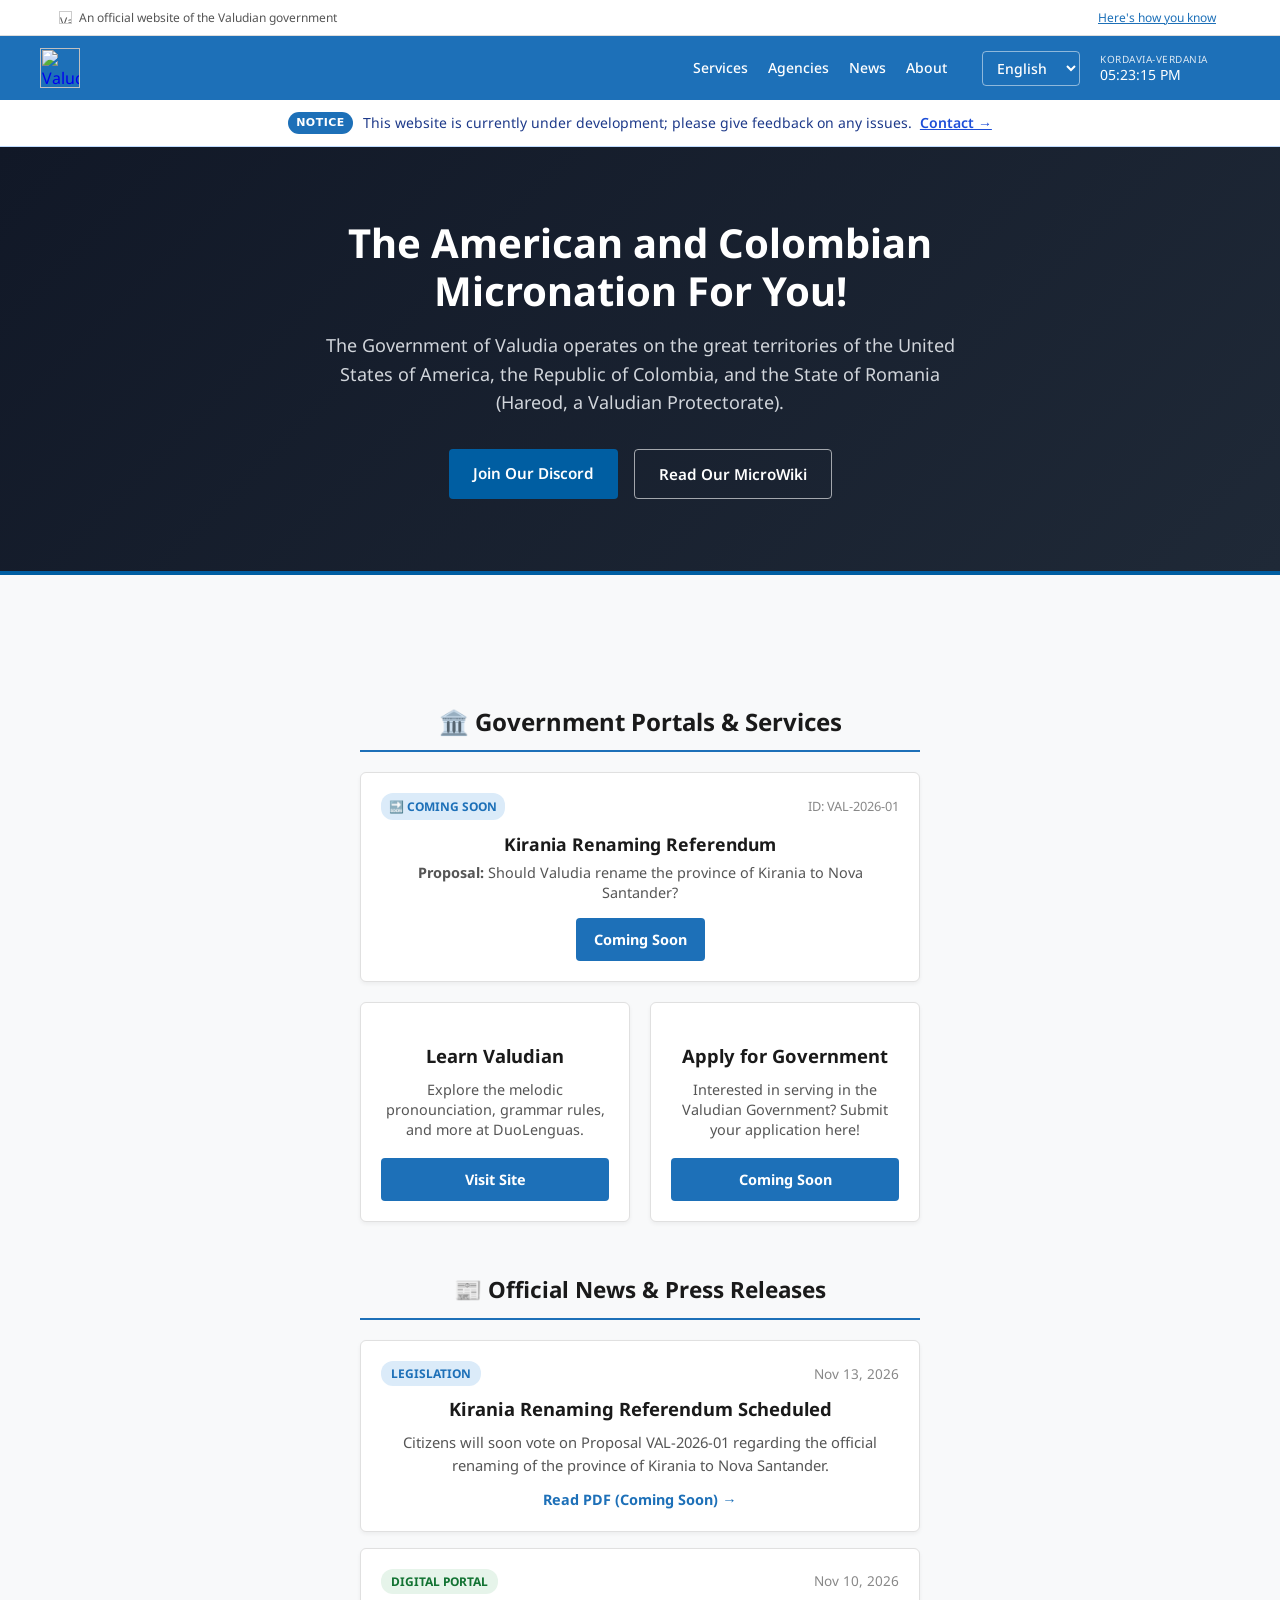
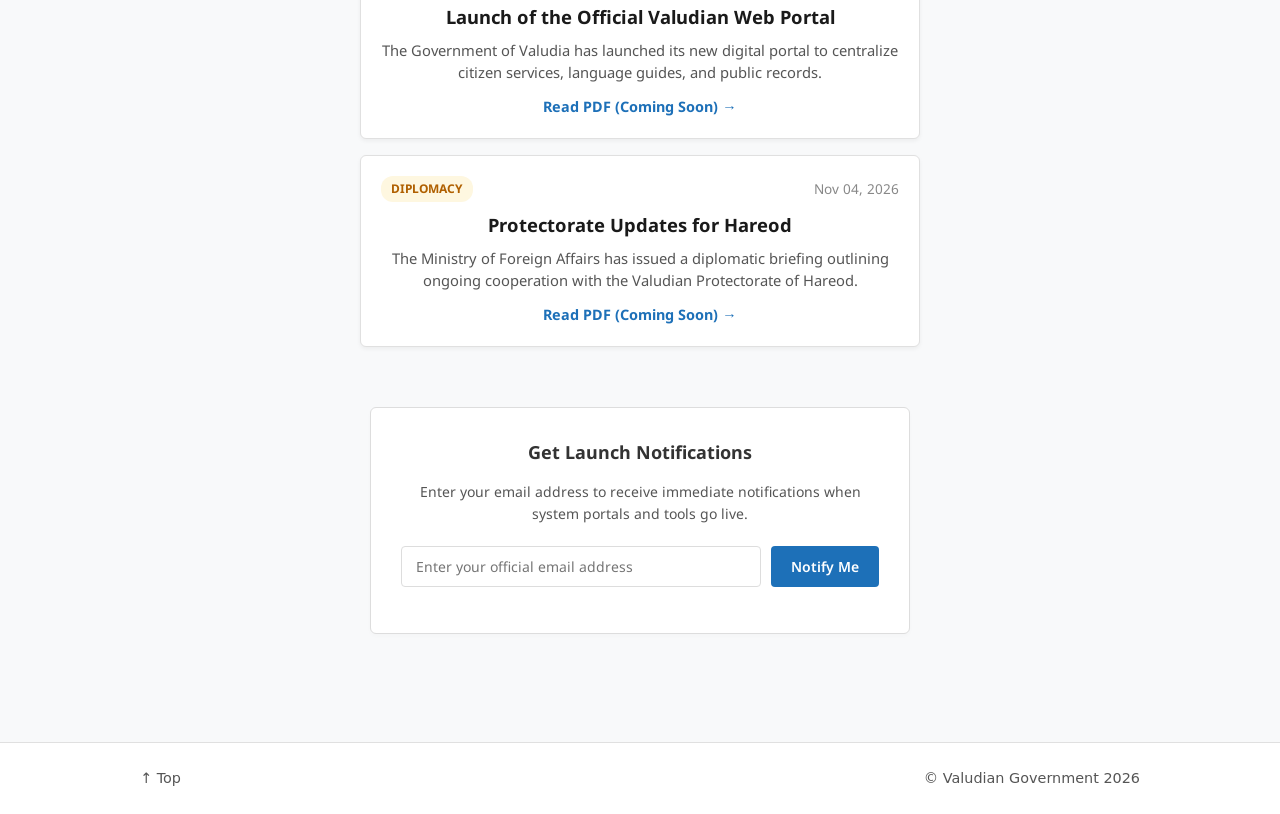
==== commit ea30df78: "Update index.html" ====
--- a/en/index.html
+++ b/en/index.html
@@ -615,7 +615,7 @@
     <!-- Top Row: Logo Left, Menu Button Right -->
     <div style="display: flex; justify-content: space-between; align-items: center; width: 100%;">
       <a href="https://valudia.org" style="display: inline-flex; align-items: center; text-decoration: none;">
-        <img src="https://valudia.org/images/valudiagov2.png" alt="Valudian Government" style="height: 40px; width: auto; display: block;">
+        <img src="https://valudia.org/images/1ann.png" alt="Valudian Government" style="height: 40px; width: auto; display: block;">
       </a>
 
       <button id="mobile-menu-btn" type="button" onclick="var m = document.getElementById('valudia-nav'); m.style.display = (m.style.display === 'flex' ? 'none' : 'flex');" aria-label="Toggle Menu">
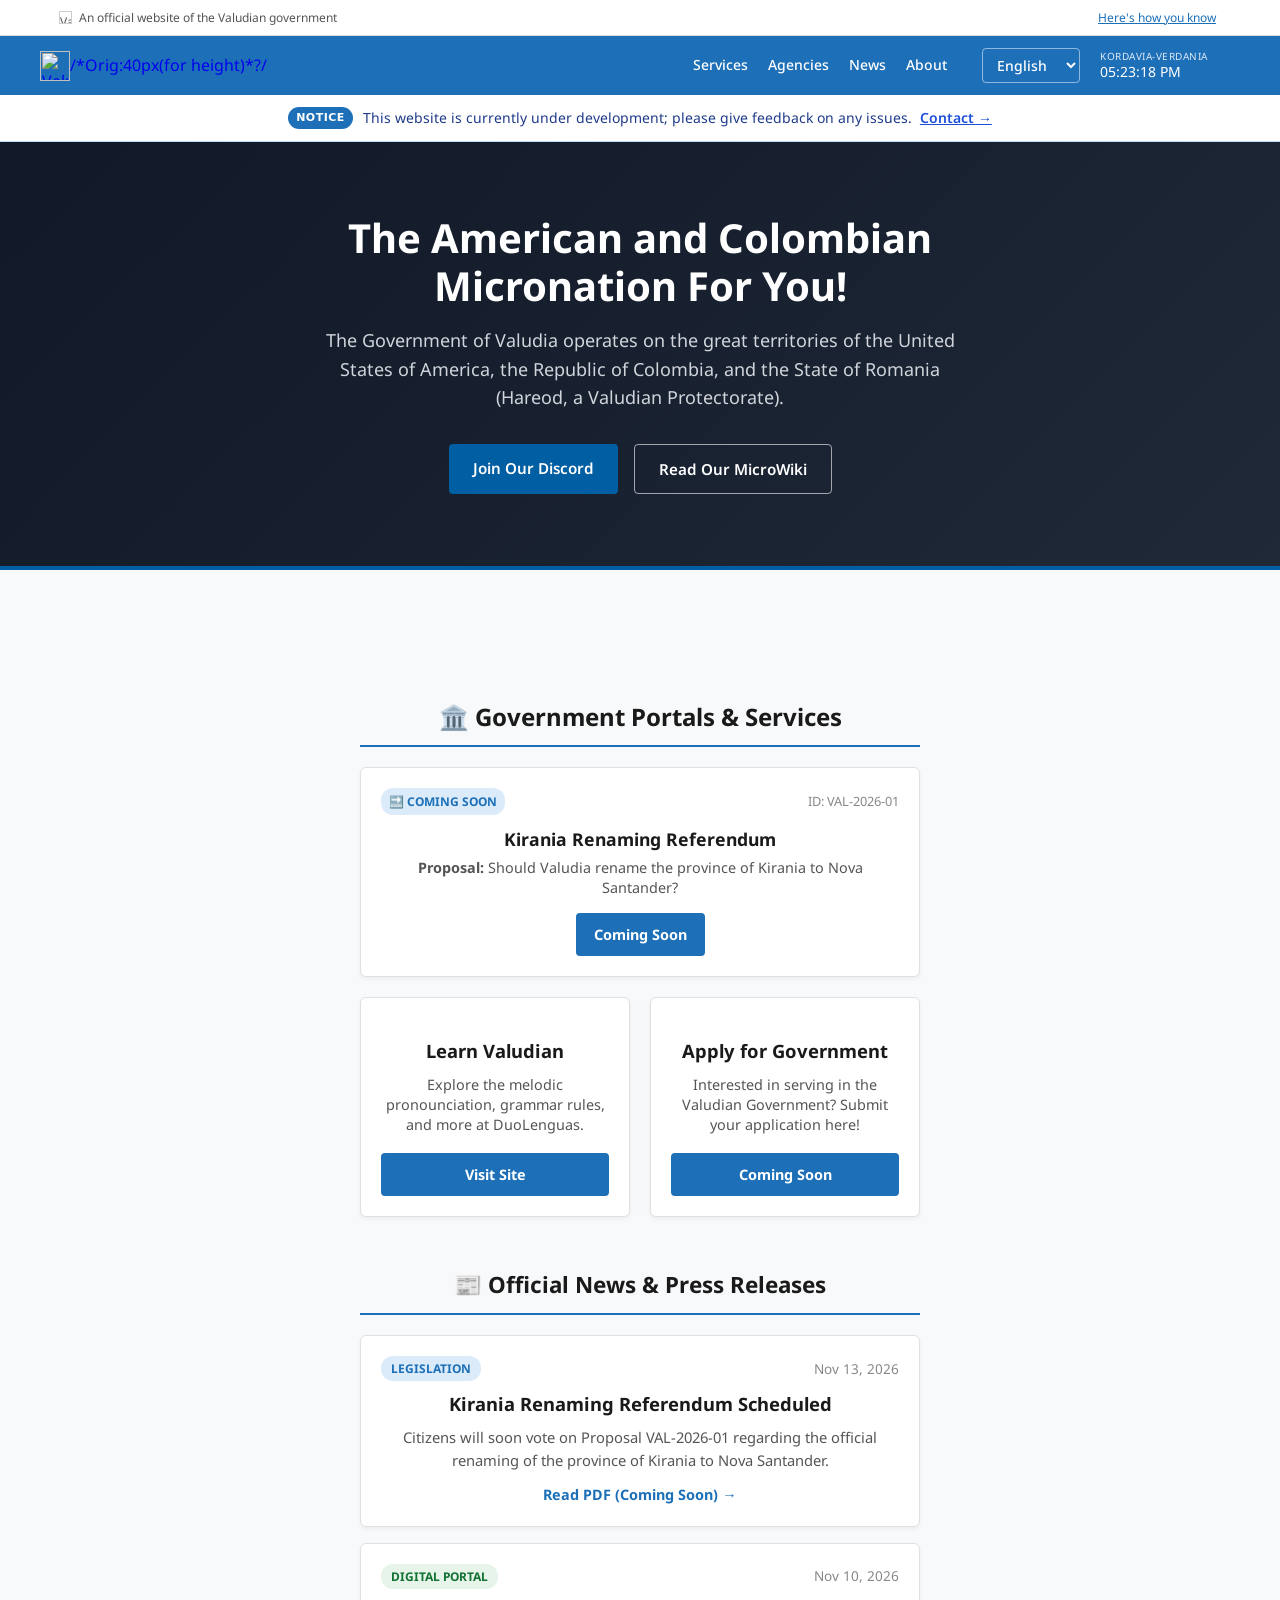
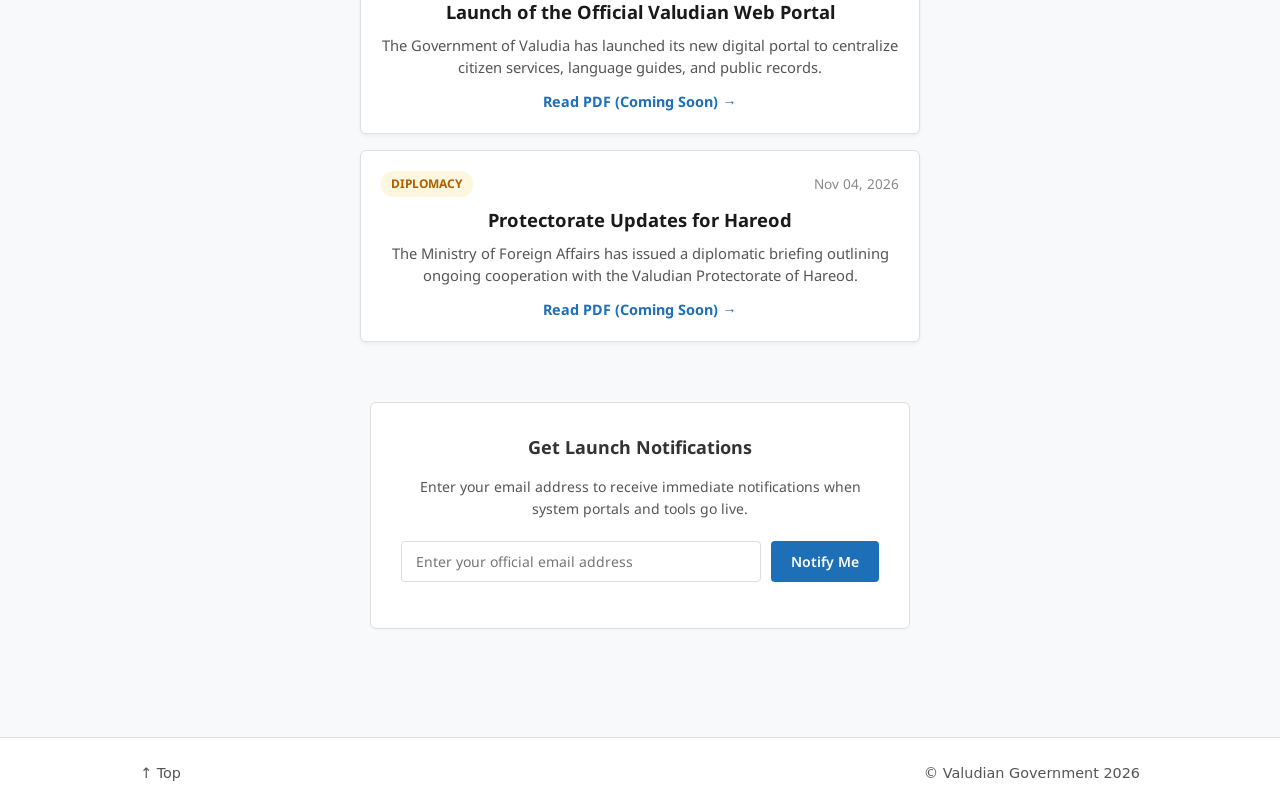
==== commit cdd031d4: "Update index.html" ====
--- a/en/index.html
+++ b/en/index.html
@@ -615,7 +615,7 @@
     <!-- Top Row: Logo Left, Menu Button Right -->
     <div style="display: flex; justify-content: space-between; align-items: center; width: 100%;">
       <a href="https://valudia.org" style="display: inline-flex; align-items: center; text-decoration: none;">
-        <img src="https://valudia.org/images/1ann.png" alt="Valudian Government" style="height: 40px; width: auto; display: block;">
+        <img src="https://valudia.org/images/1ann.png" alt="Valudian Government" style="height: 30px; width: auto; display: block;"> /*Orig:40px(for height)*?/
       </a>
 
       <button id="mobile-menu-btn" type="button" onclick="var m = document.getElementById('valudia-nav'); m.style.display = (m.style.display === 'flex' ? 'none' : 'flex');" aria-label="Toggle Menu">
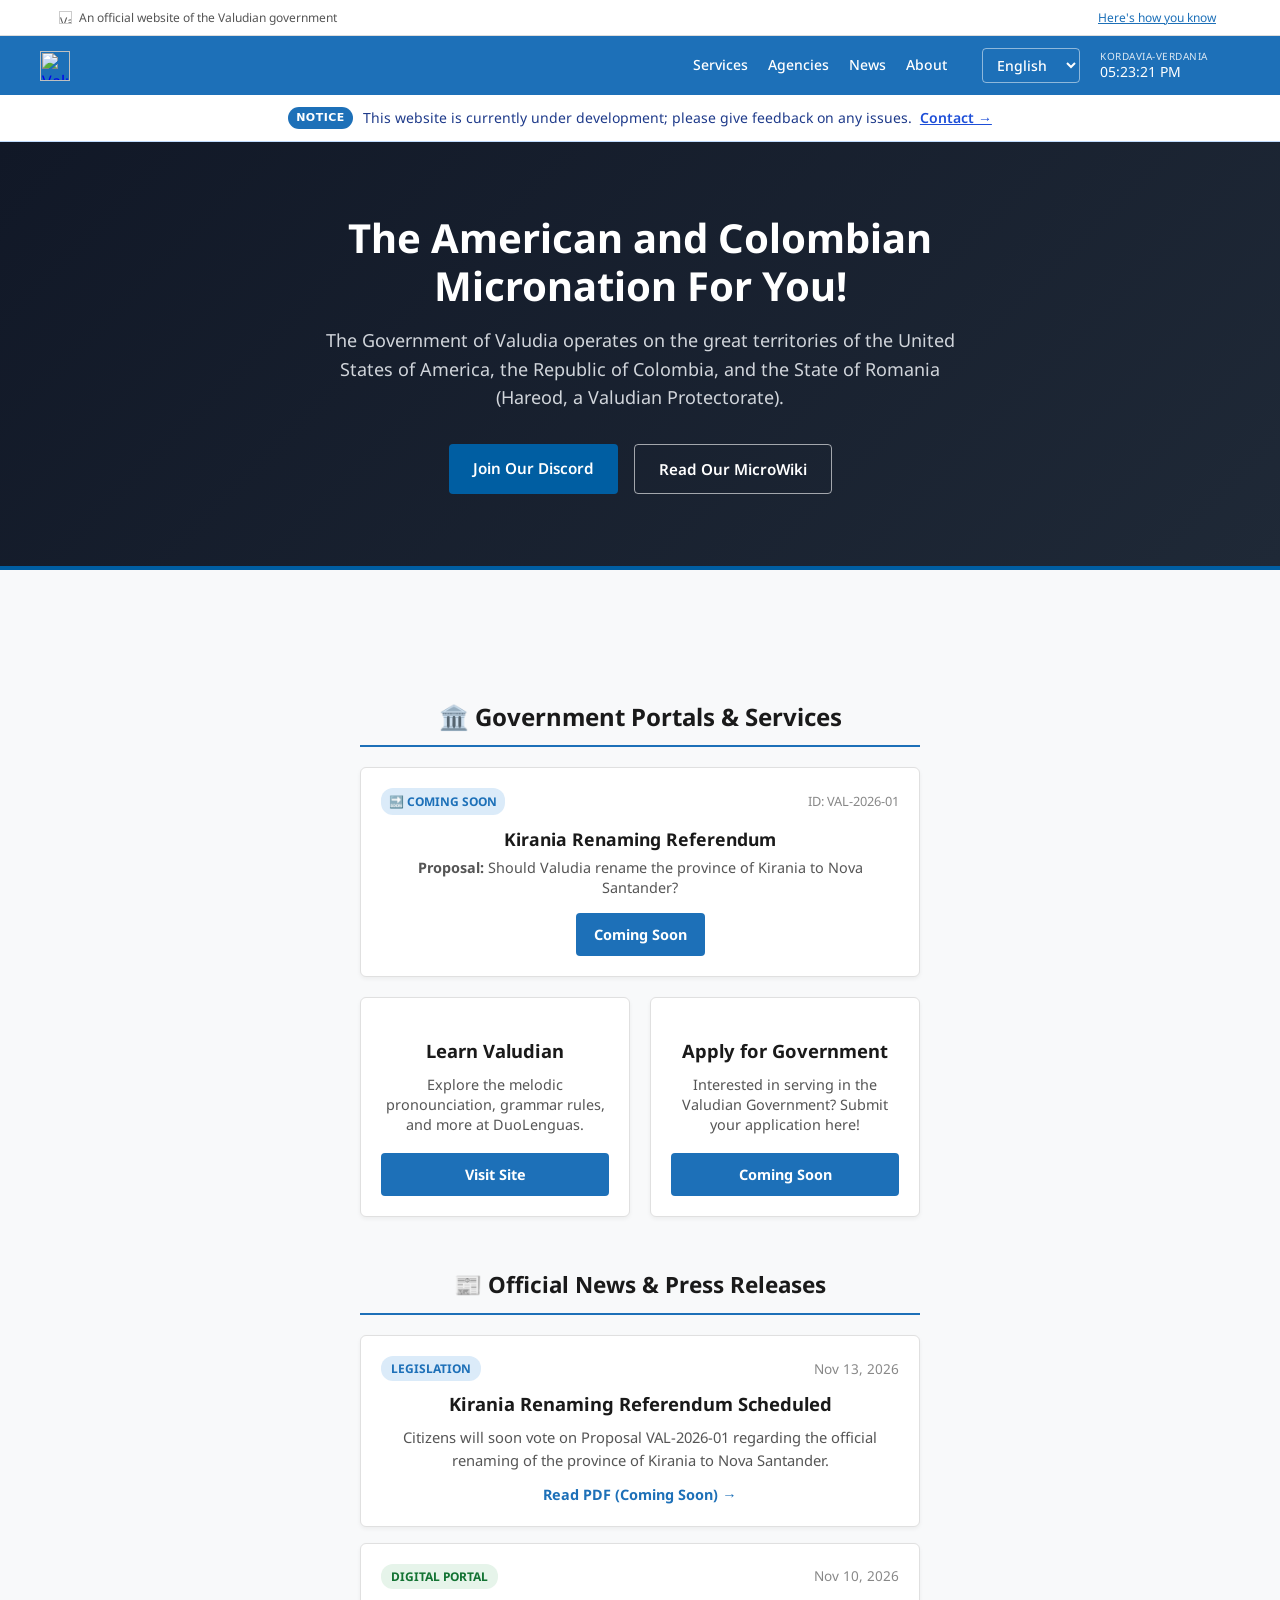
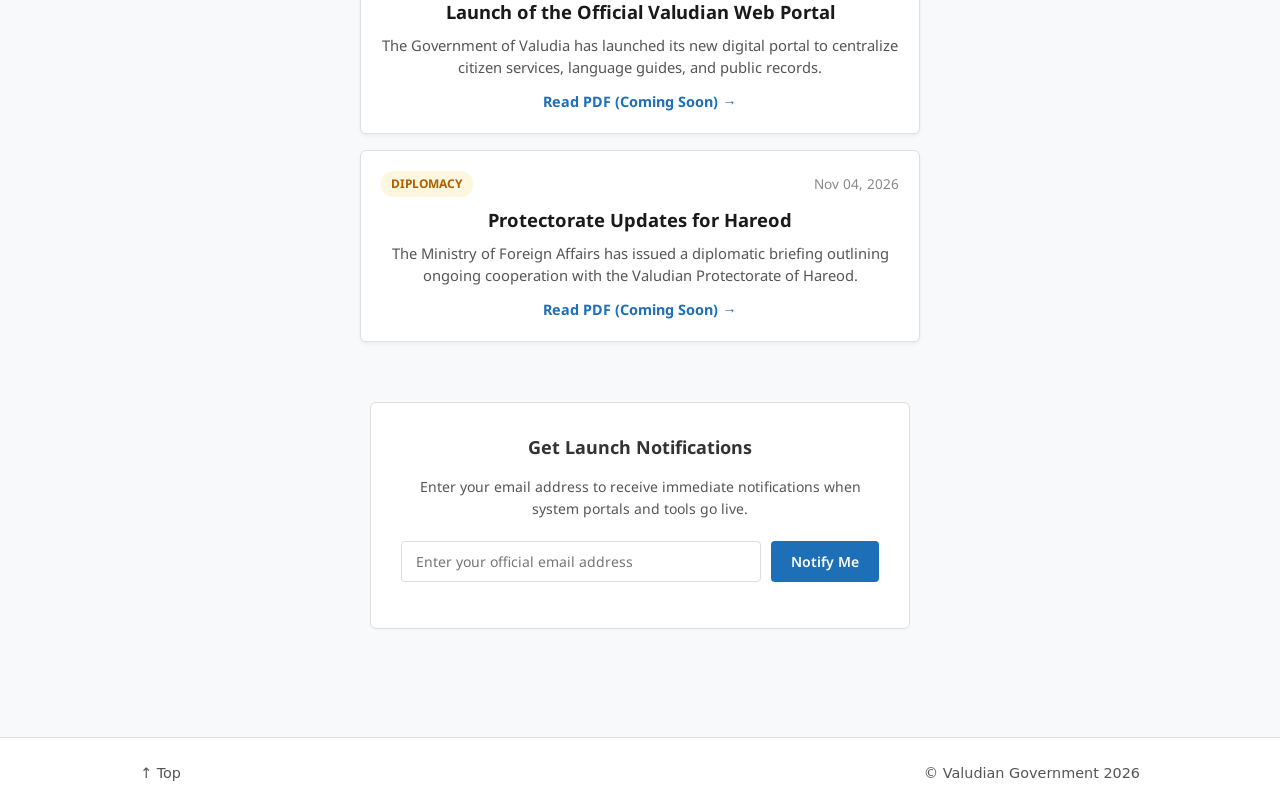
==== commit 83546dc7: "Update index.html" ====
--- a/en/index.html
+++ b/en/index.html
@@ -615,7 +615,7 @@
     <!-- Top Row: Logo Left, Menu Button Right -->
     <div style="display: flex; justify-content: space-between; align-items: center; width: 100%;">
       <a href="https://valudia.org" style="display: inline-flex; align-items: center; text-decoration: none;">
-        <img src="https://valudia.org/images/1ann.png" alt="Valudian Government" style="height: 30px; width: auto; display: block;"> /*Orig:40px(for height)*?/
+        <img src="https://valudia.org/images/1ann.png" alt="Valudian Government" style="height: 30px; width: auto; display: block;"> 
       </a>
 
       <button id="mobile-menu-btn" type="button" onclick="var m = document.getElementById('valudia-nav'); m.style.display = (m.style.display === 'flex' ? 'none' : 'flex');" aria-label="Toggle Menu">
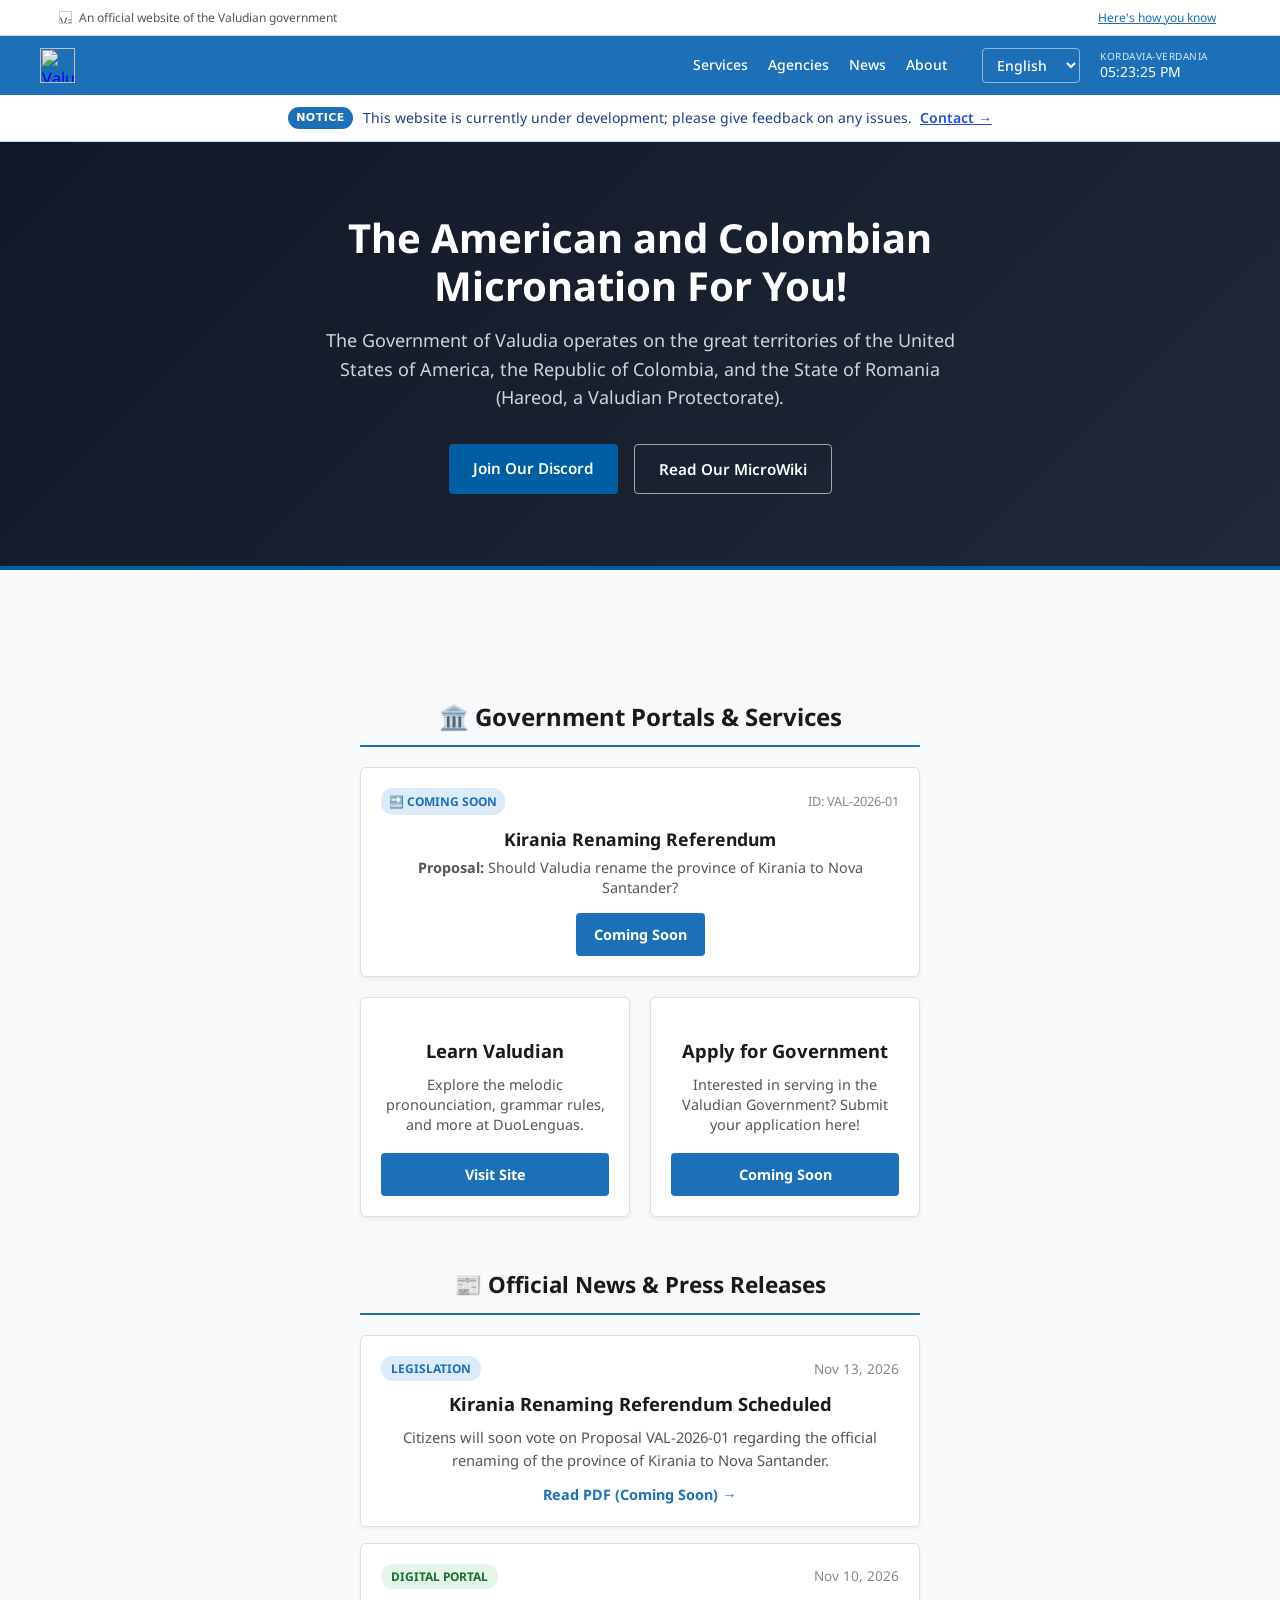
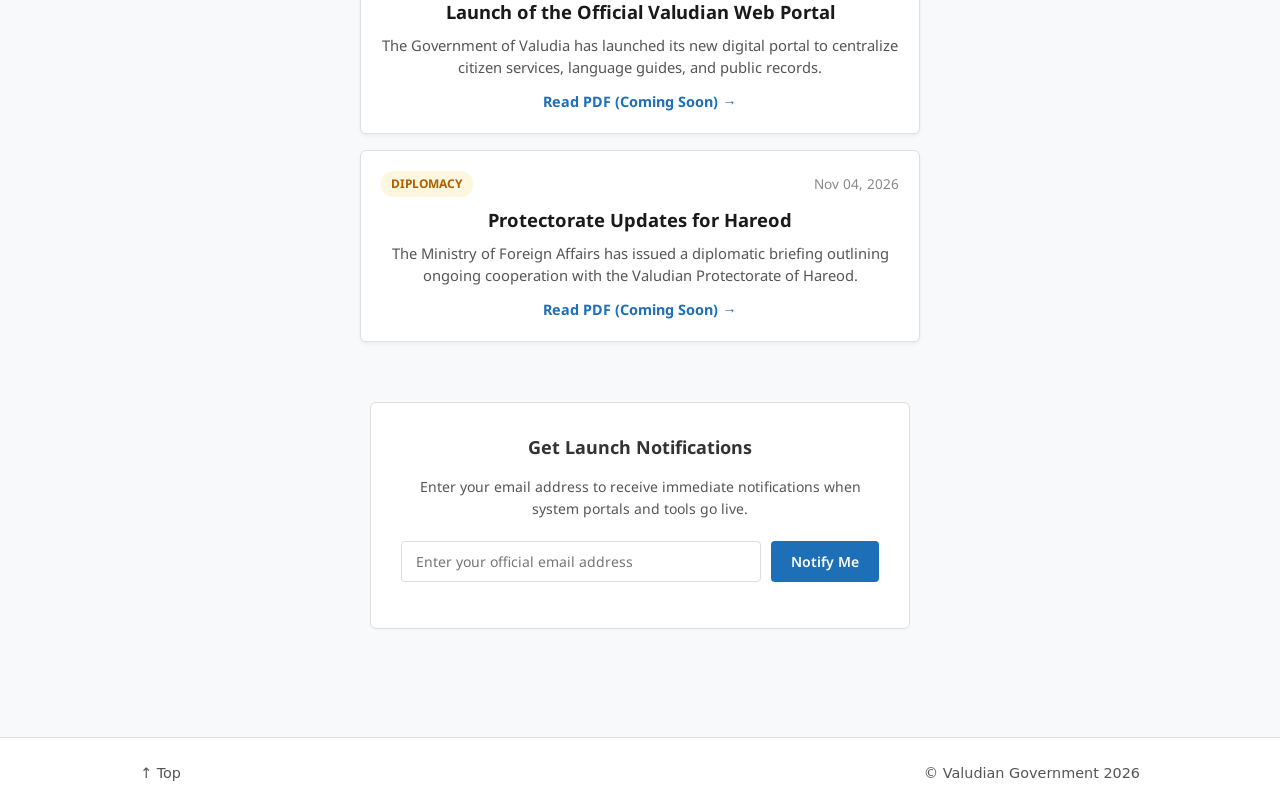
==== commit 8a691b1a: "Update index.html" ====
--- a/en/index.html
+++ b/en/index.html
@@ -615,7 +615,7 @@
     <!-- Top Row: Logo Left, Menu Button Right -->
     <div style="display: flex; justify-content: space-between; align-items: center; width: 100%;">
       <a href="https://valudia.org" style="display: inline-flex; align-items: center; text-decoration: none;">
-        <img src="https://valudia.org/images/1ann.png" alt="Valudian Government" style="height: 30px; width: auto; display: block;"> 
+        <img src="https://valudia.org/images/1ann.png" alt="Valudian Government" style="height: 35px; width: auto; display: block;"> 
       </a>
 
       <button id="mobile-menu-btn" type="button" onclick="var m = document.getElementById('valudia-nav'); m.style.display = (m.style.display === 'flex' ? 'none' : 'flex');" aria-label="Toggle Menu">
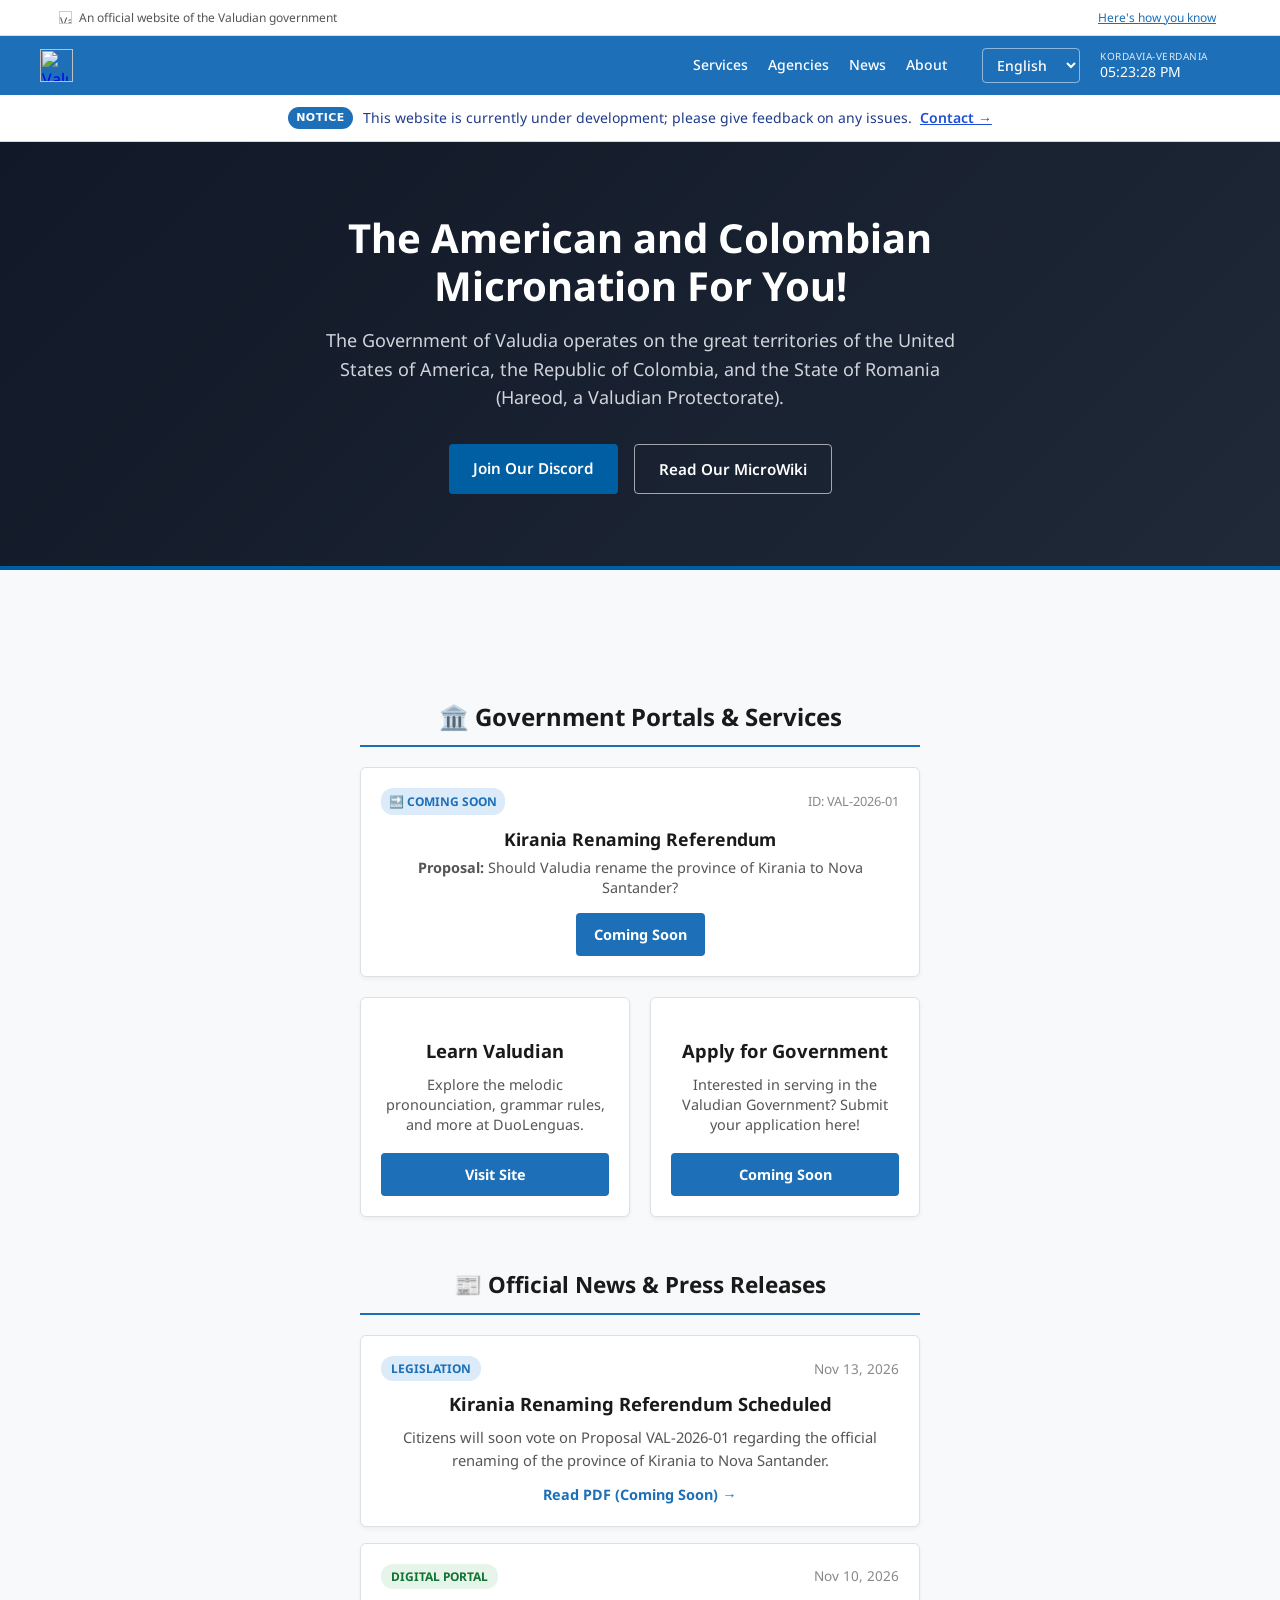
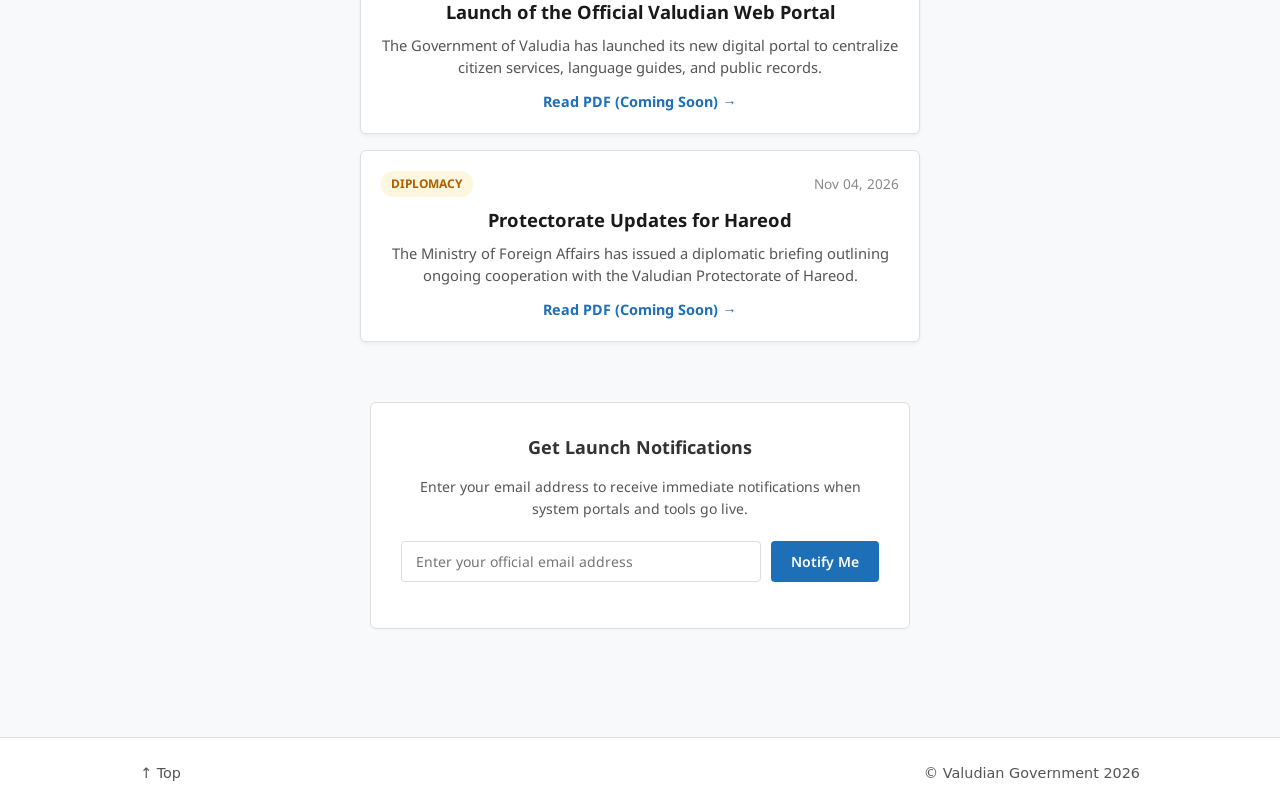
==== commit d7d0b99e: "Update index.html" ====
--- a/en/index.html
+++ b/en/index.html
@@ -615,7 +615,7 @@
     <!-- Top Row: Logo Left, Menu Button Right -->
     <div style="display: flex; justify-content: space-between; align-items: center; width: 100%;">
       <a href="https://valudia.org" style="display: inline-flex; align-items: center; text-decoration: none;">
-        <img src="https://valudia.org/images/1ann.png" alt="Valudian Government" style="height: 35px; width: auto; display: block;"> 
+        <img src="https://valudia.org/images/1ann.png" alt="Valudian Government" style="height: 33px; width: auto; display: block;"> 
       </a>
 
       <button id="mobile-menu-btn" type="button" onclick="var m = document.getElementById('valudia-nav'); m.style.display = (m.style.display === 'flex' ? 'none' : 'flex');" aria-label="Toggle Menu">
